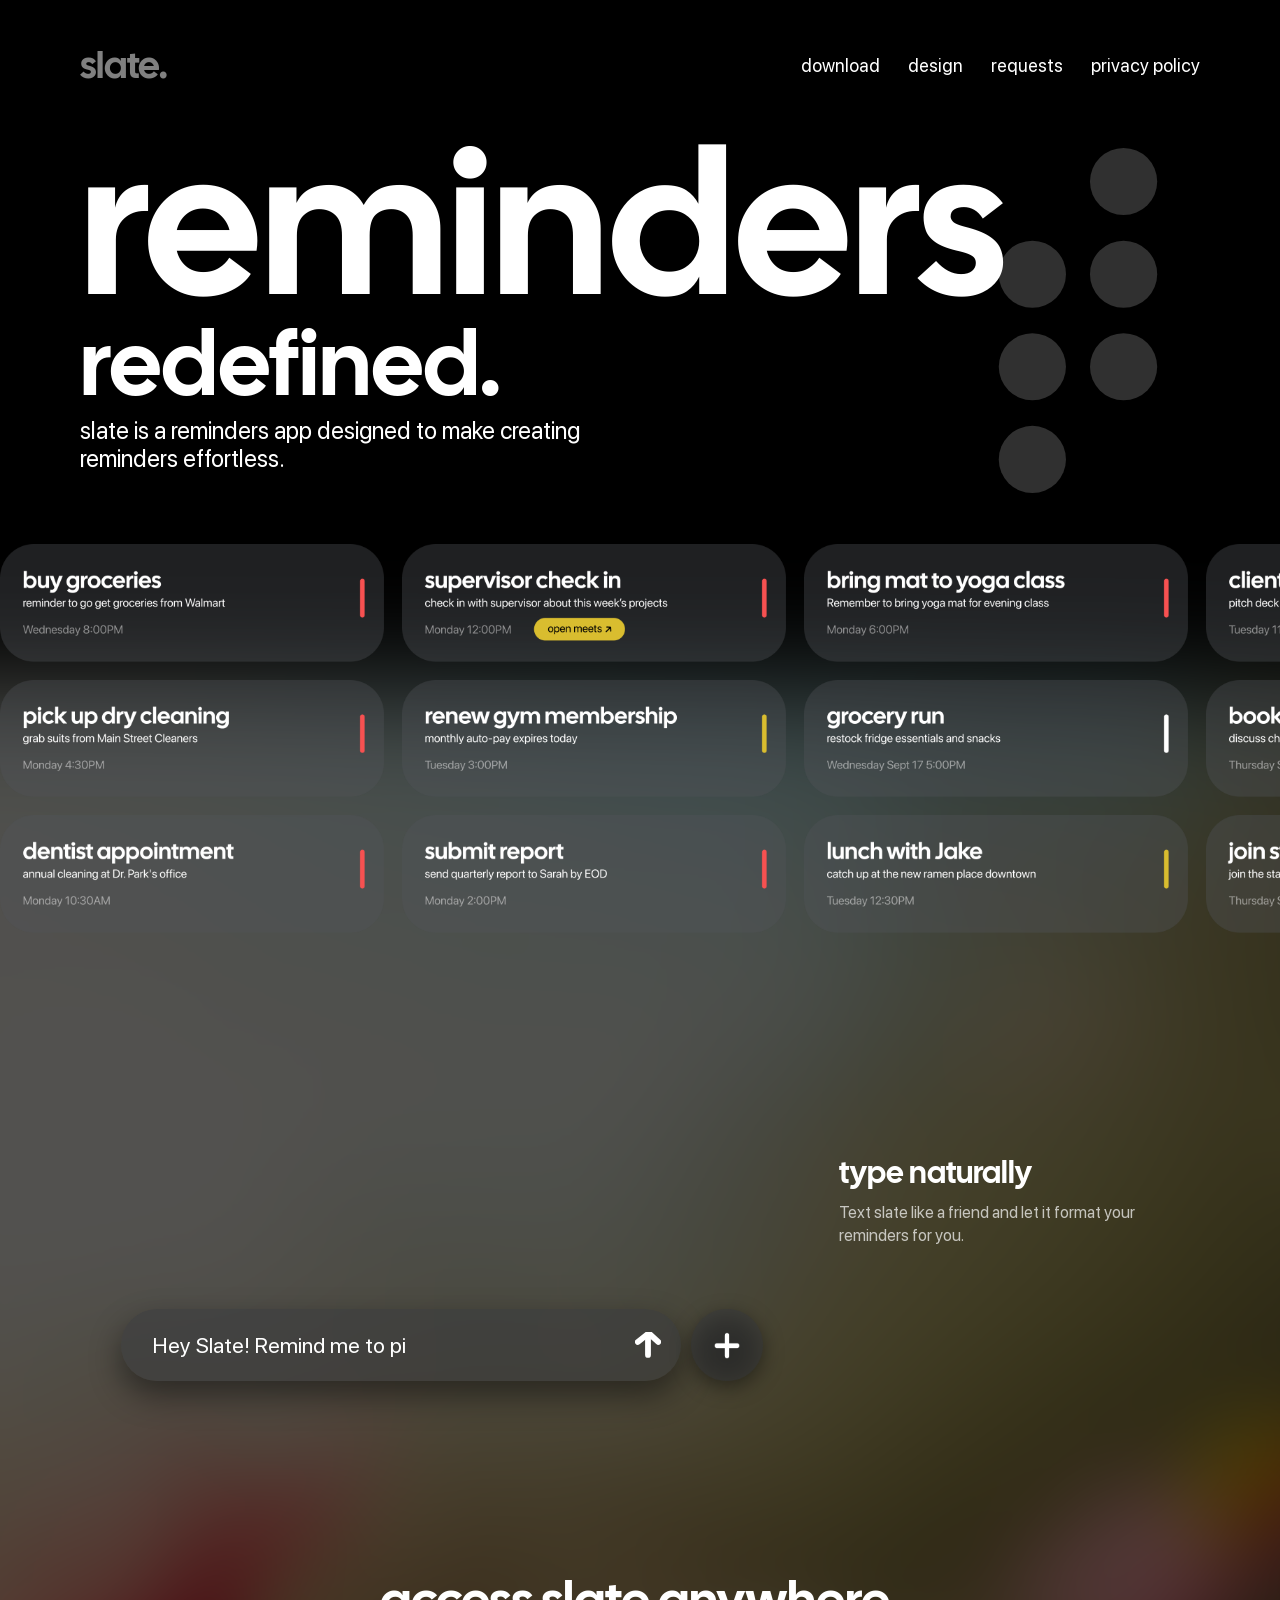
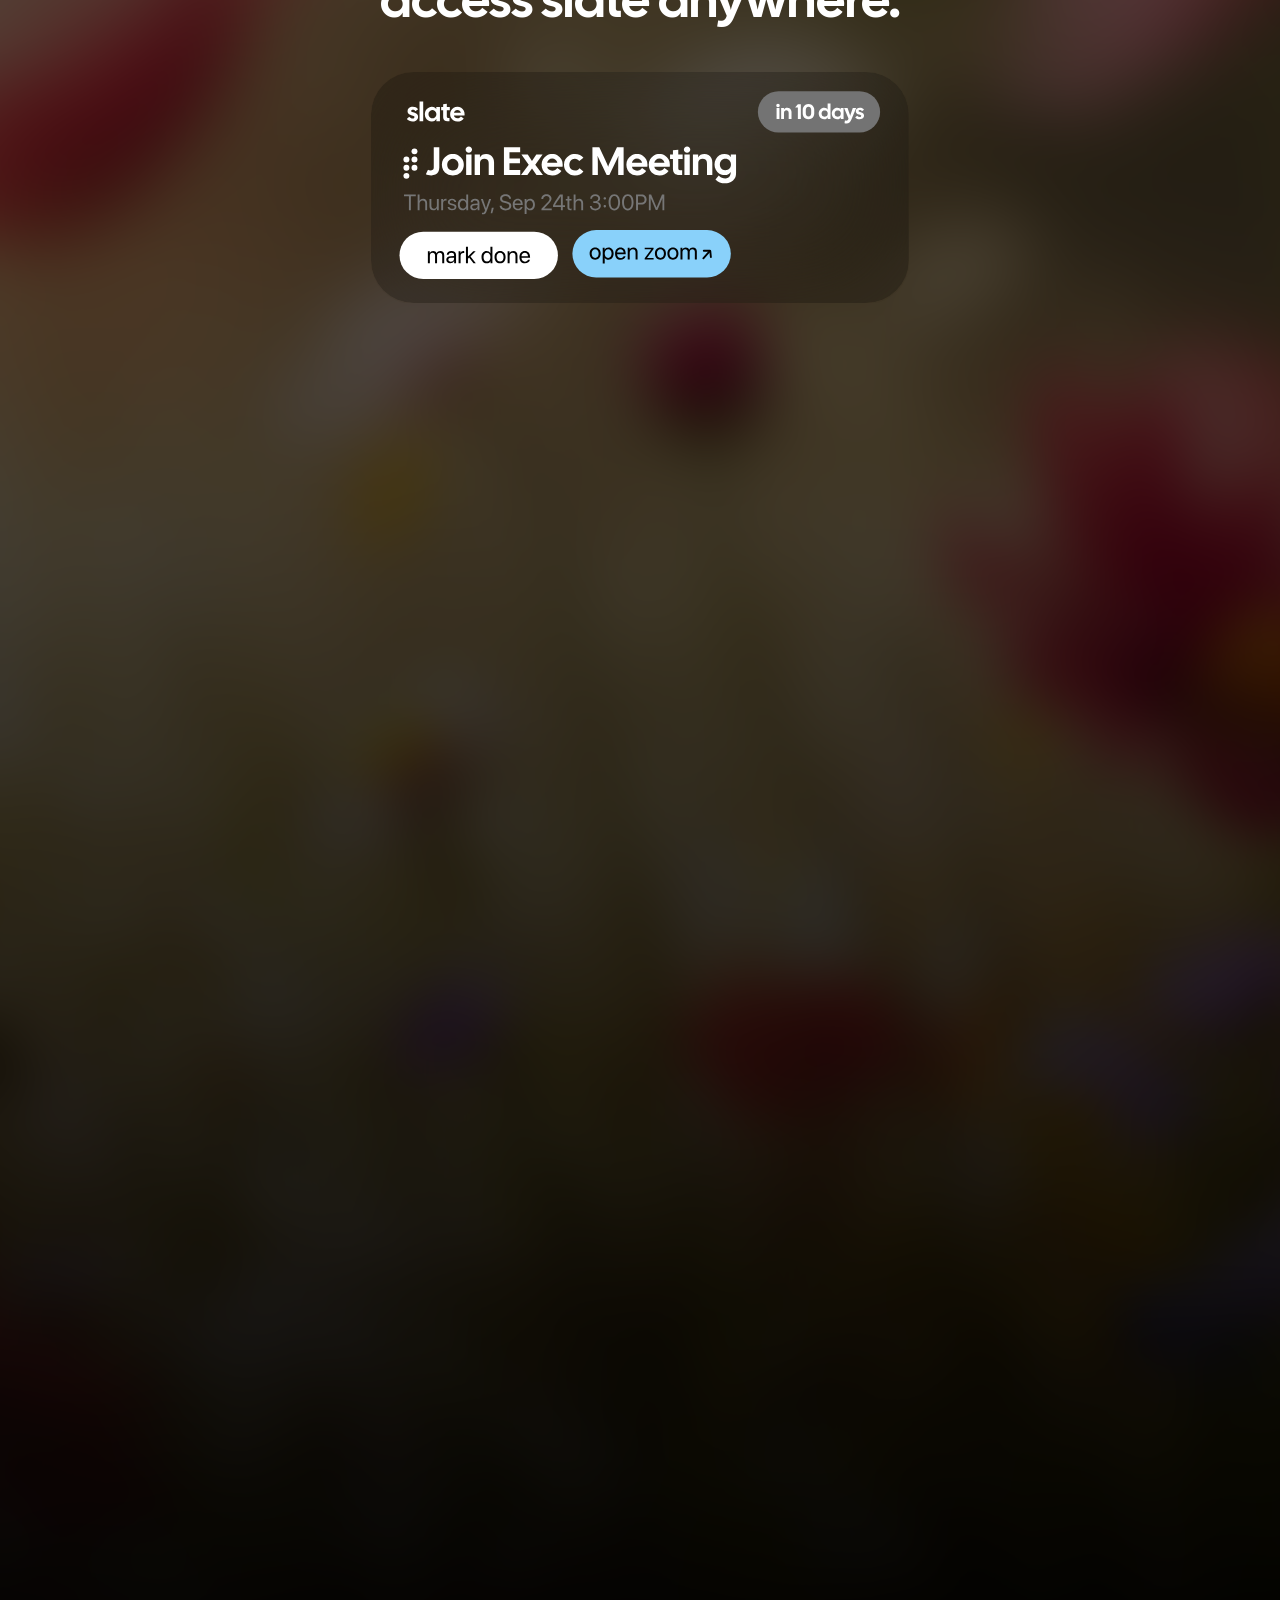
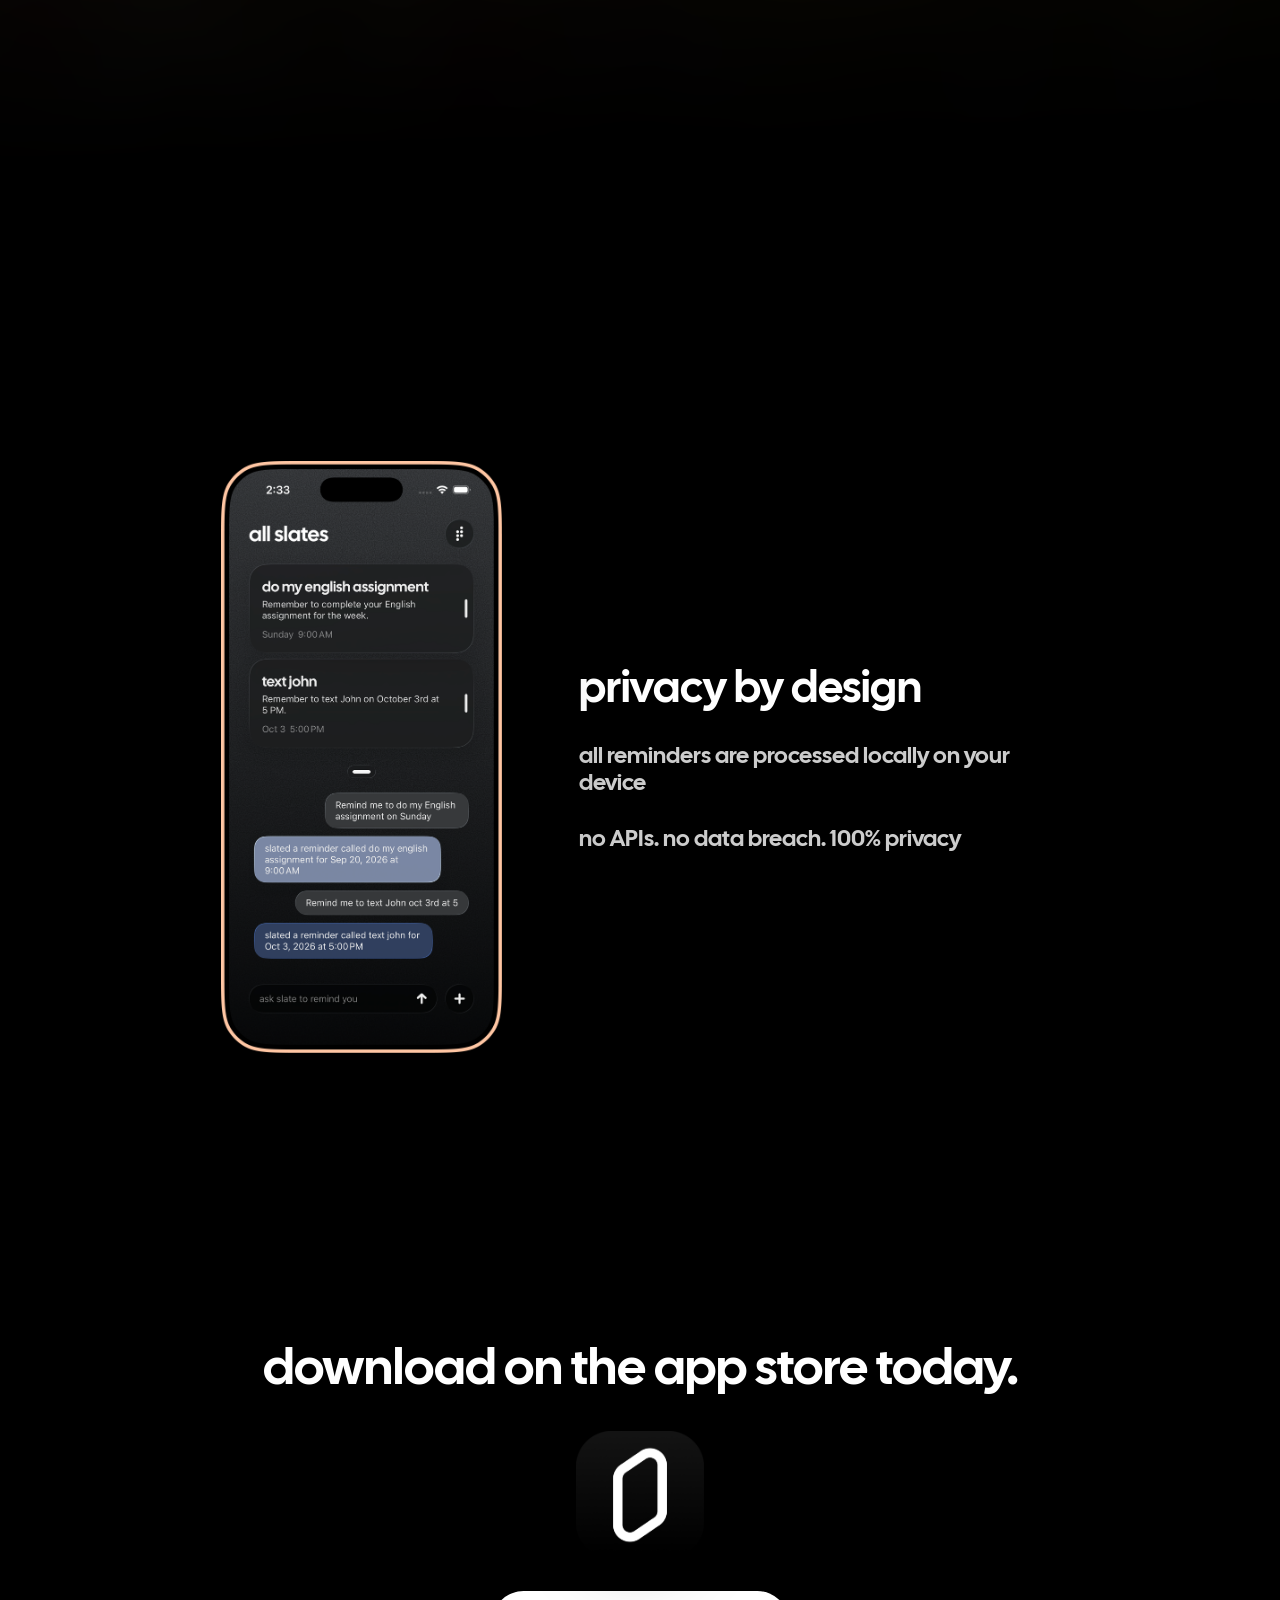
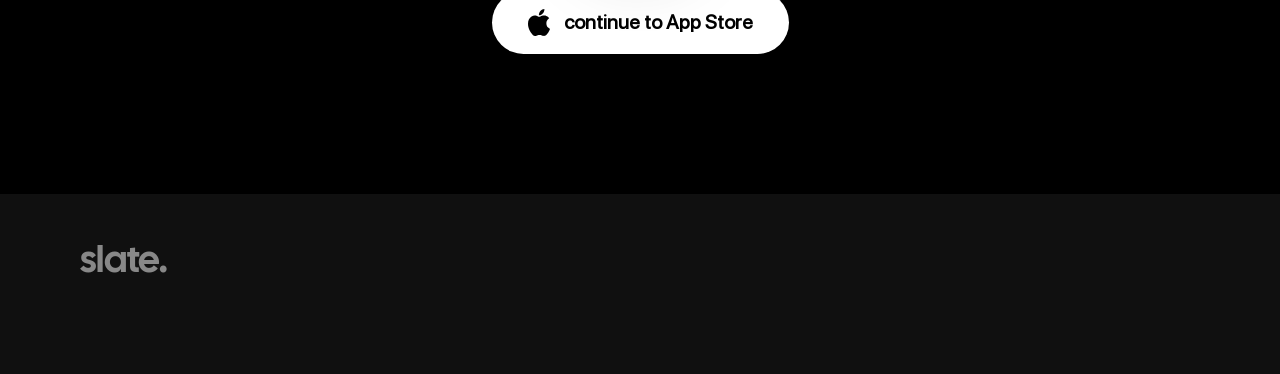
==== home.html @ b63cdea3 "Use clean page routes and favicon" ====
<!doctype html>
<html lang="en">
<head>
	<meta charset="utf-8">
	<meta name="viewport" content="width=device-width, initial-scale=1">
	<title>Slate</title>
	<link rel="stylesheet" href="slate.css">
	<link rel="icon" type="image/svg+xml" href="assets/slateDotIcon.svg">
	<style>
		:root {
			background: #000;
		}

		* {
			box-sizing: border-box;
		}

		html,
		body {
			min-height: 100%;
			margin: 0;
			background: #000;
		}

		.home-title {
			position: relative;
			z-index: 1;
			width: max-content;
			margin: 0 80px 0;
			color: #fff;
			font-family: 'Cal Sans', sans-serif;
			line-height: .95;
		}

		.home-title::before {
			content: '';
			position: absolute;
			top: 8%;
			left: calc(100% - 128px);
			z-index: 0;
			width: 400px;
			height: clamp(110px, 27vw, 380px);
			background: url('assets/slateDotIcon.svg') center / 100% 100% no-repeat;
			pointer-events: none;
		}

		.home-title strong,
		.home-title span {
			position: relative;
			z-index: 1;
			display: block;
			white-space: nowrap;
			font-weight: 400;
		}

		.home-title strong {
			font-size: clamp(44px, 16vw, 220px);
		}

		.home-title span {
			font-size: clamp(25px, 7.2vw, 105px);
		}

		.home-description {
			position: relative;
			z-index: 1;
			max-width: 520px;
			padding-top: 10px;
			margin: 0 80px 0;
			color: #fff;
			font-family: 'SF Pro Display', sans-serif;
			font-size: clamp(14px, 1.9vw, 24px);
			line-height: 1.15;
		}

		.hero-wrapper {
			position: relative;
			overflow: hidden;
		}

		.home-background {
			position: absolute;
			inset: 0;
			z-index: 0;
			display: block;
			width: 100%;
			height: 100%;
			margin: 0;
			object-fit: cover;
			filter: blur(24px);
			transform: scale(1.1);
		}

		.reminder-marquee {
			position: relative;
			z-index: 1;
			display: grid;
			gap: 18px;
			margin-top: 72px;
			overflow: hidden;
			padding-bottom: 24px;
		}

		.reminder-row {
			position: relative;
			z-index: 1;
			display: flex;
			width: max-content;
			animation: scroll-left 78s linear infinite;
		}

		.reminder-row:nth-child(2) {
			animation-name: scroll-right;
			animation-duration: 90s;
		}

		.reminder-row:nth-child(3) {
			animation-duration: 72s;
		}

		.reminder-set {
			display: flex;
			flex-shrink: 0;
			gap: 18px;
			padding-right: 18px;
		}

		.reminder-card {
			display: block;
			width: clamp(280px, 30vw, 460px);
			height: auto;
			object-fit: contain;
		}

		@keyframes scroll-left {
			from { transform: translateX(0); }
			to { transform: translateX(-50%); }
		}

		@keyframes scroll-right {
			from { transform: translateX(-50%); }
			to { transform: translateX(0); }
		}

		@media (prefers-reduced-motion: reduce) {
			.reminder-row {
				animation-play-state: paused;
			}
		}

		.slate-chat-section {
			position: relative;
			z-index: 1;
			display: flex;
			justify-content: center;
			padding: clamp(32px, 5vw, 64px) 24px 160px;
		}

		.chat-showcase {
			display: flex;
			align-items: center;
			gap: clamp(32px, 6vw, 96px);
			--field-width: min(560px, 62vw);
		}

		.slate-chat {
			display: flex;
			flex-direction: column;
			align-items: center;
			padding-top: calc(var(--field-width) * .465 + 28px);
			opacity: 0;
			transition: opacity 1.6s ease-in-out;
		}

		.slate-chat.in-view {
			opacity: 1;
		}

		.chat-description {
			display: flex;
			flex-direction: column;
			gap: 12px;
			max-width: 320px;
			text-align: left;
			opacity: 0;
			transition: opacity 1.8s ease-in-out;
		}

		.chat-description.visible {
			opacity: 1;
		}

		.chat-description-title {
			margin: 0;
			color: #fff;
			font-family: 'Cal Sans', sans-serif;
			font-size: clamp(22px, 2.4vw, 34px);
			font-weight: 400;
			line-height: 1.1;
		}

		.chat-description-text {
			margin: 0;
			color: rgb(255 255 255 / 70%);
			font-family: 'SF Pro Display', sans-serif;
			font-size: clamp(14px, 1.3vw, 18px);
			line-height: 1.35;
		}

		.chat-input-row {
			position: relative;
			display: flex;
			align-items: center;
			gap: clamp(6px, 1vw, 10px);
		}

		.field-column {
			width: var(--field-width);
		}

		.type-field {
			position: relative;
			display: flex;
			align-items: center;
			width: 100%;
			height: clamp(56px, 7.5vw, 72px);
			padding: 0 clamp(56px, 8vw, 72px) 0 clamp(24px, 3vw, 32px);
			border-radius: 999px;
			background: rgb(54 56 60 / 50%);
			box-shadow: 0 14px 32px rgb(0 0 0 / 45%);
		}

		.type-field-text {
			display: block;
			overflow: hidden;
			width: 100%;
			color: #fff;
			font-family: 'SF Pro Display', sans-serif;
			font-size: clamp(15px, 2vw, 22px);
			white-space: nowrap;
			opacity: .5;
			transition: opacity .4s ease-in-out;
		}

		.type-field-text.active {
			opacity: 1;
		}

		.type-field-text.hidden {
			opacity: 0;
		}

		.type-field-caret {
			display: inline-block;
			margin-left: 2px;
			animation: caret-blink 1.6s step-end infinite;
		}

		.type-field-arrow {
			position: absolute;
			top: 50%;
			right: clamp(14px, 2vw, 20px);
			display: flex;
			align-items: center;
			justify-content: center;
			width: clamp(20px, 2.4vw, 26px);
			height: clamp(20px, 2.4vw, 26px);
			padding: 0;
			background: none;
			border: 0;
			opacity: 1;
			transform: translateY(-50%);
			transition: opacity .3s ease-in-out;
		}

		.type-field-arrow.pressed {
			opacity: .35;
		}

		.type-field-arrow svg {
			display: block;
			width: 100%;
			height: 100%;
		}

		.add-button {
			display: block;
			flex-shrink: 0;
			width: clamp(56px, 7.5vw, 72px);
			height: clamp(56px, 7.5vw, 72px);
			filter: drop-shadow(0 6px 10px rgb(0 0 0 / 85%));
		}

		.chat-stack {
			position: absolute;
			left: 0;
			right: 0;
			bottom: calc(100% + 14px);
			display: flex;
			flex-direction: column;
			gap: 14px;
		}

		.chat-bubble {
			display: block;
			width: var(--field-width);
			max-width: 100%;
			height: auto;
			opacity: 0;
			transform: translateY(16px);
			filter: drop-shadow(0 12px 28px rgb(0 0 0 / 45%));
			transition: opacity .9s ease-in-out, transform .9s ease-in-out;
		}

		.chat-usertext {
			align-self: flex-end;
		}

		.chat-response {
			align-self: flex-start;
		}

		.chat-bubble.visible {
			opacity: 1;
			transform: translateY(0);
		}

		.access-section {
			position: relative;
			z-index: 1;
			padding: 0 24px;
			text-align: center;
		}

		.access-title {
			margin: 0 0 40px;
			color: #fff;
			font-family: 'Cal Sans', sans-serif;
			font-size: clamp(28px, 4vw, 56px);
			font-weight: 400;
		}

		.widget-carousel {
			position: relative;
			height: 220vh;
		}

		.widget-carousel-sticky {
			position: sticky;
			top: 110px;
			display: flex;
			flex-direction: column;
			align-items: center;
			justify-content: center;
			height: calc(100vh - 110px);
		}

		.widget-stack {
			position: relative;
			display: flex;
			flex-direction: column;
			gap: 20px;
			width: clamp(320px, 42vw, 620px);
		}

		.widget-card {
			position: relative;
			display: block;
			width: 100%;
			height: auto;
			opacity: 0;
			overflow: hidden;
			transform: translateY(0) scale(.75);
			backdrop-filter: blur(60px);
			-webkit-backdrop-filter: blur(60px);
		}

		.widget-card-2,
		.widget-card-1 {
			border-radius: 7.9% / 18.34%;
		}

		.widget-card-notification {
			border-radius: 8.46% / 34.44%;
		}

		.widget-card-2 {
			opacity: 1;
			z-index: 3;
			transform: translateY(0) scale(1);
		}

		.widget-card-1 {
			z-index: 2;
		}

		.widget-card-notification {
			z-index: 1;
		}

		.privacy-section {
			position: relative;
			z-index: 1;
			display: flex;
			justify-content: center;
			padding: 140px 24px;
		}

		.privacy-showcase {
			display: flex;
			align-items: center;
			gap: clamp(32px, 6vw, 96px);
		}

		.iphone-mockup {
			display: block;
			flex-shrink: 0;
			width: clamp(220px, 22vw, 340px);
			height: auto;
			filter: drop-shadow(0 24px 48px rgb(0 0 0 / 55%));
		}

		.privacy-points {
			display: flex;
			flex-direction: column;
			gap: 28px;
			max-width: 480px;
			text-align: left;
		}

		.privacy-point {
			margin: 0;
			color: #fff;
			font-family: 'Cal Sans', sans-serif;
			font-weight: 400;
			line-height: 1.2;
		}

		.privacy-point:first-child {
			font-size: clamp(28px, 3.4vw, 46px);
		}

		.privacy-point:not(:first-child) {
			font-size: clamp(18px, 1.8vw, 26px);
			color: rgb(255 255 255 / 80%);
		}

		.download-section {
			position: relative;
			z-index: 1;
			display: flex;
			flex-direction: column;
			align-items: center;
			gap: 32px;
			padding: 140px 24px;
			text-align: center;
		}

		.download-title {
			margin: 0;
			color: #fff;
			font-family: 'Cal Sans', sans-serif;
			font-size: clamp(28px, 4vw, 56px);
			font-weight: 400;
		}

		.download-icon {
			display: block;
			width: clamp(96px, 10vw, 140px);
			height: auto;
			filter: drop-shadow(0 16px 32px rgb(0 0 0 / 45%));
		}

		.download-button {
			display: inline-flex;
			align-items: center;
			gap: 14px;
			padding: 18px 36px;
			background: #fff;
			border-radius: 999px;
			text-decoration: none;
			box-shadow: 0 14px 32px rgb(0 0 0 / 35%);
		}

		.download-apple-logo {
			display: block;
			width: 22px;
			height: auto;
		}

		.download-button-text {
			color: #000;
			font-family: 'SF Pro Display', sans-serif;
			font-size: clamp(16px, 1.6vw, 20px);
			font-weight: 800;
		}

		@keyframes caret-blink {
			0%, 49% { opacity: 1; }
			50%, 100% { opacity: 0; }
		}

		@media (prefers-reduced-motion: reduce) {
			.slate-chat,
			.type-field-text,
			.type-field-arrow,
			.chat-bubble,
			.chat-description {
				transition: none;
			}

			.type-field-caret {
				animation: none;
			}

			.widget-carousel {
				height: auto;
			}

			.widget-carousel-sticky {
				position: static;
				height: auto;
				padding: 40px 0;
			}

			.widget-card {
				opacity: 1 !important;
				transform: none !important;
			}
		}

		@media (max-width: 900px) {
			.chat-showcase {
				flex-direction: column;
				gap: 32px;
			}

			.chat-description {
				align-items: flex-start;
				max-width: 68vw;
			}

			.privacy-showcase {
				flex-direction: column;
				text-align: center;
			}

			.privacy-points {
				align-items: center;
				text-align: center;
				max-width: 90vw;
			}
		}

		@media (max-width: 640px) {
			.chat-showcase {
				--field-width: 68vw;
			}
		}

		@media (max-width: 640px) {
			.widget-carousel-sticky {
				top: 65px;
				height: calc(100vh - 65px);
			}

			.home-title {
				margin-right: 30px;
				margin-left: 30px;
			}

			.home-description {
				margin-right: 30px;
				margin-left: 30px;
			}

			.site-links {
				gap: 14px;
				font-size: .78rem;
			}

			.reminder-marquee {
				display: grid;
				gap: 12px;
				margin-top: 48px;
			}

			.reminder-row:nth-child(3) {
				display: none;
			}

			.reminder-set {
				gap: 12px;
				padding-right: 12px;
			}

			.reminder-card {
				width: 210px;
			}
		}
	</style>
</head>
<body>
	<nav class="site-nav" aria-label="Main navigation">
		<a class="site-brand" href="home.html">slate.</a>
		<div class="site-links">
			<a href="#download">download</a>
			<a href="design.html">design</a>
			<a href="#requests">requests</a>
			<a href="privacy-policy.html">privacy policy</a>
		</div>
	</nav>
	<div class="hero-wrapper">
		<img class="home-background" src="assets/homeBackground.png" alt="">
		<h1 class="home-title"><strong>reminders</strong><span>redefined.</span></h1>
	<p class="home-description">slate is a reminders app designed to make creating reminders effortless.</p>
	<section class="reminder-marquee" aria-label="Reminder card examples">
		<div class="reminder-row">
			<div class="reminder-set">
				<img class="reminder-card" src="assets/row1-1.png" alt="">
				<img class="reminder-card" src="assets/row1-2.png" alt="">
				<img class="reminder-card" src="assets/row1-3.png" alt="">
				<img class="reminder-card" src="assets/row1-4.png" alt="">
				<img class="reminder-card" src="assets/row1-5.png" alt="">
				<img class="reminder-card" src="assets/row1-6.png" alt="">
			</div>
			<div class="reminder-set" aria-hidden="true">
				<img class="reminder-card" src="assets/row1-1.png" alt="">
				<img class="reminder-card" src="assets/row1-2.png" alt="">
				<img class="reminder-card" src="assets/row1-3.png" alt="">
				<img class="reminder-card" src="assets/row1-4.png" alt="">
				<img class="reminder-card" src="assets/row1-5.png" alt="">
				<img class="reminder-card" src="assets/row1-6.png" alt="">
			</div>
		</div>
		<div class="reminder-row">
			<div class="reminder-set">
				<img class="reminder-card" src="assets/row2-1.png" alt="">
				<img class="reminder-card" src="assets/row2-2.png" alt="">
				<img class="reminder-card" src="assets/row2-3.png" alt="">
				<img class="reminder-card" src="assets/row2-4.png" alt="">
				<img class="reminder-card" src="assets/row2-5.png" alt="">
				<img class="reminder-card" src="assets/row2-6.png" alt="">
			</div>
			<div class="reminder-set" aria-hidden="true">
				<img class="reminder-card" src="assets/row2-1.png" alt="">
				<img class="reminder-card" src="assets/row2-2.png" alt="">
				<img class="reminder-card" src="assets/row2-3.png" alt="">
				<img class="reminder-card" src="assets/row2-4.png" alt="">
				<img class="reminder-card" src="assets/row2-5.png" alt="">
				<img class="reminder-card" src="assets/row2-6.png" alt="">
			</div>
		</div>
		<div class="reminder-row">
			<div class="reminder-set">
				<img class="reminder-card" src="assets/row3-1.png" alt="">
				<img class="reminder-card" src="assets/row3-2.png" alt="">
				<img class="reminder-card" src="assets/row3-3.png" alt="">
				<img class="reminder-card" src="assets/row3-4.png" alt="">
				<img class="reminder-card" src="assets/row3-5.png" alt="">
				<img class="reminder-card" src="assets/row3-6.png" alt="">
			</div>
			<div class="reminder-set" aria-hidden="true">
				<img class="reminder-card" src="assets/row3-1.png" alt="">
				<img class="reminder-card" src="assets/row3-2.png" alt="">
				<img class="reminder-card" src="assets/row3-3.png" alt="">
				<img class="reminder-card" src="assets/row3-4.png" alt="">
				<img class="reminder-card" src="assets/row3-5.png" alt="">
				<img class="reminder-card" src="assets/row3-6.png" alt="">
			</div>
		</div>
	</section>
	<section class="slate-chat-section">
		<div class="chat-showcase">
			<div class="slate-chat" aria-hidden="true">
				<div class="chat-input-row">
					<div class="chat-stack">
						<img class="chat-bubble chat-usertext" src="assets/userText.png" alt="">
						<img class="chat-bubble chat-response" src="assets/userResponse.png" alt="">
					</div>
					<div class="field-column">
						<div class="type-field">
							<span class="type-field-text">ask Slate to remind you<span class="type-field-caret">_</span></span>
							<button class="type-field-arrow" type="button" tabindex="-1" aria-hidden="true">
								<svg viewBox="-10 -10 200.6 228" fill="none" xmlns="http://www.w3.org/2000/svg">
									<path d="M90.3 191.368V14.247" stroke="white" stroke-width="50.9657" stroke-linecap="round"/>
									<path d="M180.09 77.046L97.49 0.865L0.49 77.046" stroke="white" stroke-width="50.9657" stroke-linecap="round"/>
								</svg>
							</button>
						</div>
					</div>
					<img class="add-button" src="assets/manual add.png" alt="">
				</div>
			</div>
			<div class="chat-description">
				<h3 class="chat-description-title">type naturally</h3>
				<p class="chat-description-text">Text slate like a friend and let it format your reminders for you.</p>
			</div>
		</div>
	</section>
	<section class="access-section">
		<div class="widget-carousel">
			<div class="widget-carousel-sticky">
				<h2 class="access-title">access slate anywhere.</h2>
				<div class="widget-stack">
					<img class="widget-card widget-card-2" src="assets/slateWidget2.svg" alt="Slate widget">
					<img class="widget-card widget-card-1" src="assets/slateWidget1.svg" alt="Slate widget">
					<img class="widget-card widget-card-notification" src="assets/slateNotification.svg" alt="Slate notification">
				</div>
			</div>
		</div>
	</section>
	</div>
	<section class="privacy-section">
		<div class="privacy-showcase">
			<img class="iphone-mockup" src="assets/iPhone MockUp.png" alt="Slate app on an iPhone">
			<div class="privacy-points">
				<p class="privacy-point">privacy by design</p>
				<p class="privacy-point">all reminders are processed locally on your device</p>
				<p class="privacy-point">no APIs. no data breach. 100% privacy</p>
			</div>
		</div>
	</section>
	<section class="download-section">
		<h2 class="download-title">download on the app store today.</h2>
		<img class="download-icon" src="assets/slateAppStoreIcon.png" alt="Slate app icon">
		<a class="download-button" href="#">
			<img class="download-apple-logo" src="assets/appleLogo.svg" alt="">
			<span class="download-button-text">continue to App Store</span>
		</a>
	</section>
	<footer class="site-footer">
		<a class="footer-brand" href="home.html">slate.</a>
		<div class="footer-mobile-content">
			<div class="footer-attribution">
				<img src="assets/collapse icon.svg" alt="Collapse Studios">
				<span>a product of collapse studios.</span>
			</div>
			<nav class="footer-links" aria-label="Footer navigation">
				<a href="#download">download</a>
				<a href="design.html">design</a>
				<a href="#requests">requests</a>
				<a href="privacy-policy.html">privacy policy</a>
				<a class="footer-instagram" href="https://www.instagram.com/slatereminders?stkn=MWJ2Mzd3cmprMjFleA==&amp;utm_source=qr" aria-label="Slate on Instagram">
					<img src="assets/instagram-icon.svg" alt="">
				</a>
			</nav>
		</div>
	</footer>
	<script>
		(function () {
			var placeholder = 'ask Slate to remind you';
			var message = 'Hey Slate! Remind me to pick up my project equipment tomorrow afternoon.';
			var scrollTrigger = 50;
			var typingScrollTrigger = 50;
			var played = false;
			var typingStarted = false;
			var revealScrollY = null;
			var descriptionScrollY = null;

			var chat = document.querySelector('.slate-chat');
			var textEl = document.querySelector('.type-field-text');
			var caretEl = document.querySelector('.type-field-caret');
			var arrowEl = document.querySelector('.type-field-arrow');
			var userTextEl = document.querySelector('.chat-usertext');
			var userResponseEl = document.querySelector('.chat-response');
			var descriptionEl = document.querySelector('.chat-description');

			if (!chat) return;

			var reduceMotion = window.matchMedia('(prefers-reduced-motion: reduce)').matches;

			function sleep(ms) {
				return new Promise(function (resolve) { setTimeout(resolve, ms); });
			}

			function setText(text) {
				textEl.textContent = text;
				textEl.appendChild(caretEl);
			}

			function typeText(text, speed) {
				return new Promise(function (resolve) {
					textEl.textContent = '';
					var i = 0;
					(function step() {
						textEl.textContent = text.slice(0, i);
						textEl.scrollLeft = textEl.scrollWidth;
						i++;
						if (i <= text.length) {
							setTimeout(step, speed);
						} else {
							resolve();
						}
					})();
				});
			}

			function runTypingSequence() {
				(async function () {
					textEl.classList.add('active');
					await typeText(message, 32);

					await sleep(350);
					arrowEl.classList.add('pressed');
					await sleep(180);
					arrowEl.classList.remove('pressed');

					textEl.classList.remove('active');
					textEl.classList.add('hidden');
					await sleep(220);
					setText(placeholder);
					textEl.classList.remove('hidden');
					await sleep(220);

					await sleep(300);
					userTextEl.classList.add('visible');

					await sleep(400);
					userResponseEl.classList.add('visible');
				})();
			}

			function showDescription() {
				descriptionEl.classList.add('visible');
				descriptionScrollY = window.scrollY;
				window.addEventListener('scroll', onScrollForTyping, { passive: true });
				checkTypingTrigger();
			}

			function playSequence() {
				if (reduceMotion) {
					setText(message);
					textEl.classList.add('active');
					userTextEl.classList.add('visible');
					userResponseEl.classList.add('visible');
					descriptionEl.classList.add('visible');
					return;
				}

				showDescription();
			}

			var observer = new IntersectionObserver(function (entries) {
				entries.forEach(function (entry) {
					if (entry.isIntersecting) {
						chat.classList.add('in-view');
						if (revealScrollY === null) {
							revealScrollY = window.scrollY;
						}
					}
				});
			}, { threshold: 0.3 });

			observer.observe(chat);

			function checkTypingTrigger() {
				if (typingStarted || descriptionScrollY === null) return;
				var atMaxScroll = (window.innerHeight + window.scrollY) >= (document.documentElement.scrollHeight - 1);
				if (window.scrollY - descriptionScrollY >= typingScrollTrigger || atMaxScroll) {
					typingStarted = true;
					window.removeEventListener('scroll', onScrollForTyping);
					runTypingSequence();
				}
			}

			function onScrollForTyping() {
				checkTypingTrigger();
			}

			function onScroll() {
				if (played || revealScrollY === null) return;
				var atMaxScroll = (window.innerHeight + window.scrollY) >= (document.documentElement.scrollHeight - 1);
				if (window.scrollY - revealScrollY >= scrollTrigger || atMaxScroll) {
					played = true;
					window.removeEventListener('scroll', onScroll);
					playSequence();
				}
			}

			window.addEventListener('scroll', onScroll, { passive: true });
		})();

		(function () {
			var wrapper = document.querySelector('.widget-carousel');
			var widget2 = document.querySelector('.widget-card-2');
			var widget1 = document.querySelector('.widget-card-1');
			var notification = document.querySelector('.widget-card-notification');

			if (!wrapper || !widget2 || !widget1 || !notification) return;

			if (window.matchMedia('(prefers-reduced-motion: reduce)').matches) return;

			var ticking = false;

			function update() {
				ticking = false;
				var rect = wrapper.getBoundingClientRect();
				var scrollable = rect.height - window.innerHeight;
				var progress = scrollable > 0 ? (-rect.top) / scrollable : 0;
				progress = Math.min(1, Math.max(0, progress));

				var scale = 0.75 + 0.25 * progress;
				var offset1 = widget1.offsetTop;
				var offsetN = notification.offsetTop;

				widget1.style.transform = 'translateY(' + (-offset1 * (1 - progress)) + 'px) scale(' + scale + ')';
				widget1.style.opacity = String(progress);

				notification.style.transform = 'translateY(' + (-offsetN * (1 - progress)) + 'px) scale(' + scale + ')';
				notification.style.opacity = String(progress);
			}

			function onScroll() {
				if (!ticking) {
					ticking = true;
					requestAnimationFrame(update);
				}
			}

			window.addEventListener('scroll', onScroll, { passive: true });
			window.addEventListener('resize', onScroll);
			update();
		})();
	</script>
</body>
</html>
---- slate.css ----
@font-face {
	font-family: 'Cal Sans';
	src: url('CalSans-Regular.ttf') format('truetype');
	font-style: normal;
	font-weight: 400;
	font-display: swap;
}

@font-face {
	font-family: 'SF Pro Display';
	src: url('SF-Pro-Display-Regular.ttf') format('truetype');
	font-style: normal;
	font-weight: 400;
	font-display: swap;
}

:root {
	background: #000;
}

* {
	box-sizing: border-box;
}

html,
body {
	display: flex;
	flex-direction: column;
	min-height: 100%;
	min-height: 100vh;
	margin: 0;
	background: #000;
}

.site-nav {
	position: sticky;
	top: 0;
	z-index: 10;
	display: flex;
	align-items: center;
	justify-content: space-between;
	min-height: 64px;
	padding: 40px 80px 20px;
	margin-bottom: 15px;
	background: #000;
}

.site-brand {
	color: rgb(255 255 255 / 50%);
	font-family: 'Cal Sans', sans-serif;
	font-size: 2.4rem;
	text-decoration: none;
}

.site-links {
	display: flex;
	align-items: center;
	gap: 28px;
	font-family: 'SF Pro Display', sans-serif;
	font-size: 1.15rem;
}

.site-links a {
	color: #fff;
	text-decoration: none;
}

.site-links a:hover {
	color: rgb(255 255 255 / 70%);
}

.site-footer {
	position: relative;
	z-index: 2;
	margin-top: auto;
	min-height: 180px;
	padding: 40px 80px 20px;
	background: #101010;
}

.footer-brand {
	color: rgb(255 255 255 / 50%);
	font-family: 'Cal Sans', sans-serif;
	font-size: 2.4rem;
	text-decoration: none;
}

.footer-mobile-content {
	display: none;
}

.privacy-page {
	position: relative;
	min-height: calc(100vh - 79px);
	overflow: hidden;
	padding: 0 80px 120px;
	color: #fff;
}

.privacy-page::before {
	content: '';
	position: absolute;
	top: -35px;
	right: 0;
	bottom: 0;
	left: 0;
	z-index: 0;
	background: url('assets/homeBackground.png') top center / 100% auto no-repeat;
	opacity: .9;
	pointer-events: none;
}

.privacy-content {
	position: relative;
	z-index: 1;
	max-width: 920px;
}

.privacy-title {
	width: max-content;
	margin: 0;
	font-family: 'Cal Sans', sans-serif;
	line-height: .95;
}

.privacy-title strong,
.privacy-title span {
	display: block;
	font-weight: 400;
	white-space: nowrap;
}

.privacy-title strong {
	font-size: clamp(44px, 16vw, 220px);
}

.privacy-title span {
	font-size: clamp(25px, 7.2vw, 105px);
}

.privacy-description {
	max-width: 520px;
	padding-top: 10px;
	margin: 0;
	font-family: 'SF Pro Display', sans-serif;
	font-size: clamp(14px, 1.9vw, 24px);
	line-height: 1.15;
}

.privacy-copy {
	max-width: 900px;
	margin-top: clamp(80px, 12vw, 170px);
	font-family: 'SF Pro Display', sans-serif;
	font-size: clamp(16px, 1.5vw, 21px);
}

.privacy-copy h2 {
	margin: 36px 0 8px;
	font-family: 'Cal Sans', sans-serif;
	font-size: clamp(24px, 3vw, 42px);
	font-weight: 400;
}

.privacy-copy p {
	max-width: 840px;
	margin: 0 0 20px;
}

@media (max-width: 640px) {
	.site-nav {
		padding: 15px 30px 0;
	}

	.site-links {
		gap: 14px;
		font-size: .78rem;
	}

	.site-footer {
		display: flex;
		flex-direction: column;
		align-items: center;
		gap: 24px;
		text-align: center;
		padding: 15px 30px 20px;
	}

	.footer-brand {
		font-size: 2.4rem;
	}

	.footer-mobile-content {
		display: flex;
		flex-direction: column;
		align-items: center;
		gap: 18px;
		font-family: 'SF Pro Display', sans-serif;
	}

	.footer-attribution {
		display: flex;
		align-items: center;
		justify-content: center;
		gap: 6px;
		color: rgb(255 255 255 / 60%);
		font-size: .85rem;
	}

	.footer-attribution img {
		width: .85rem;
		height: .85rem;
	}

	.footer-links {
		display: flex;
		flex-wrap: wrap;
		justify-content: center;
		gap: 14px 20px;
		font-family: 'SF Pro Display', sans-serif;
		font-size: .78rem;
	}

	.footer-links a {
		color: #fff;
		text-decoration: none;
	}

	.footer-links a:hover {
		color: rgb(255 255 255 / 70%);
	}

	.footer-instagram {
		display: inline-flex;
		align-items: center;
	}

	.footer-instagram img {
		width: .9rem;
		height: .9rem;
	}

	.privacy-page {
		padding: 0 30px 80px;
	}
}
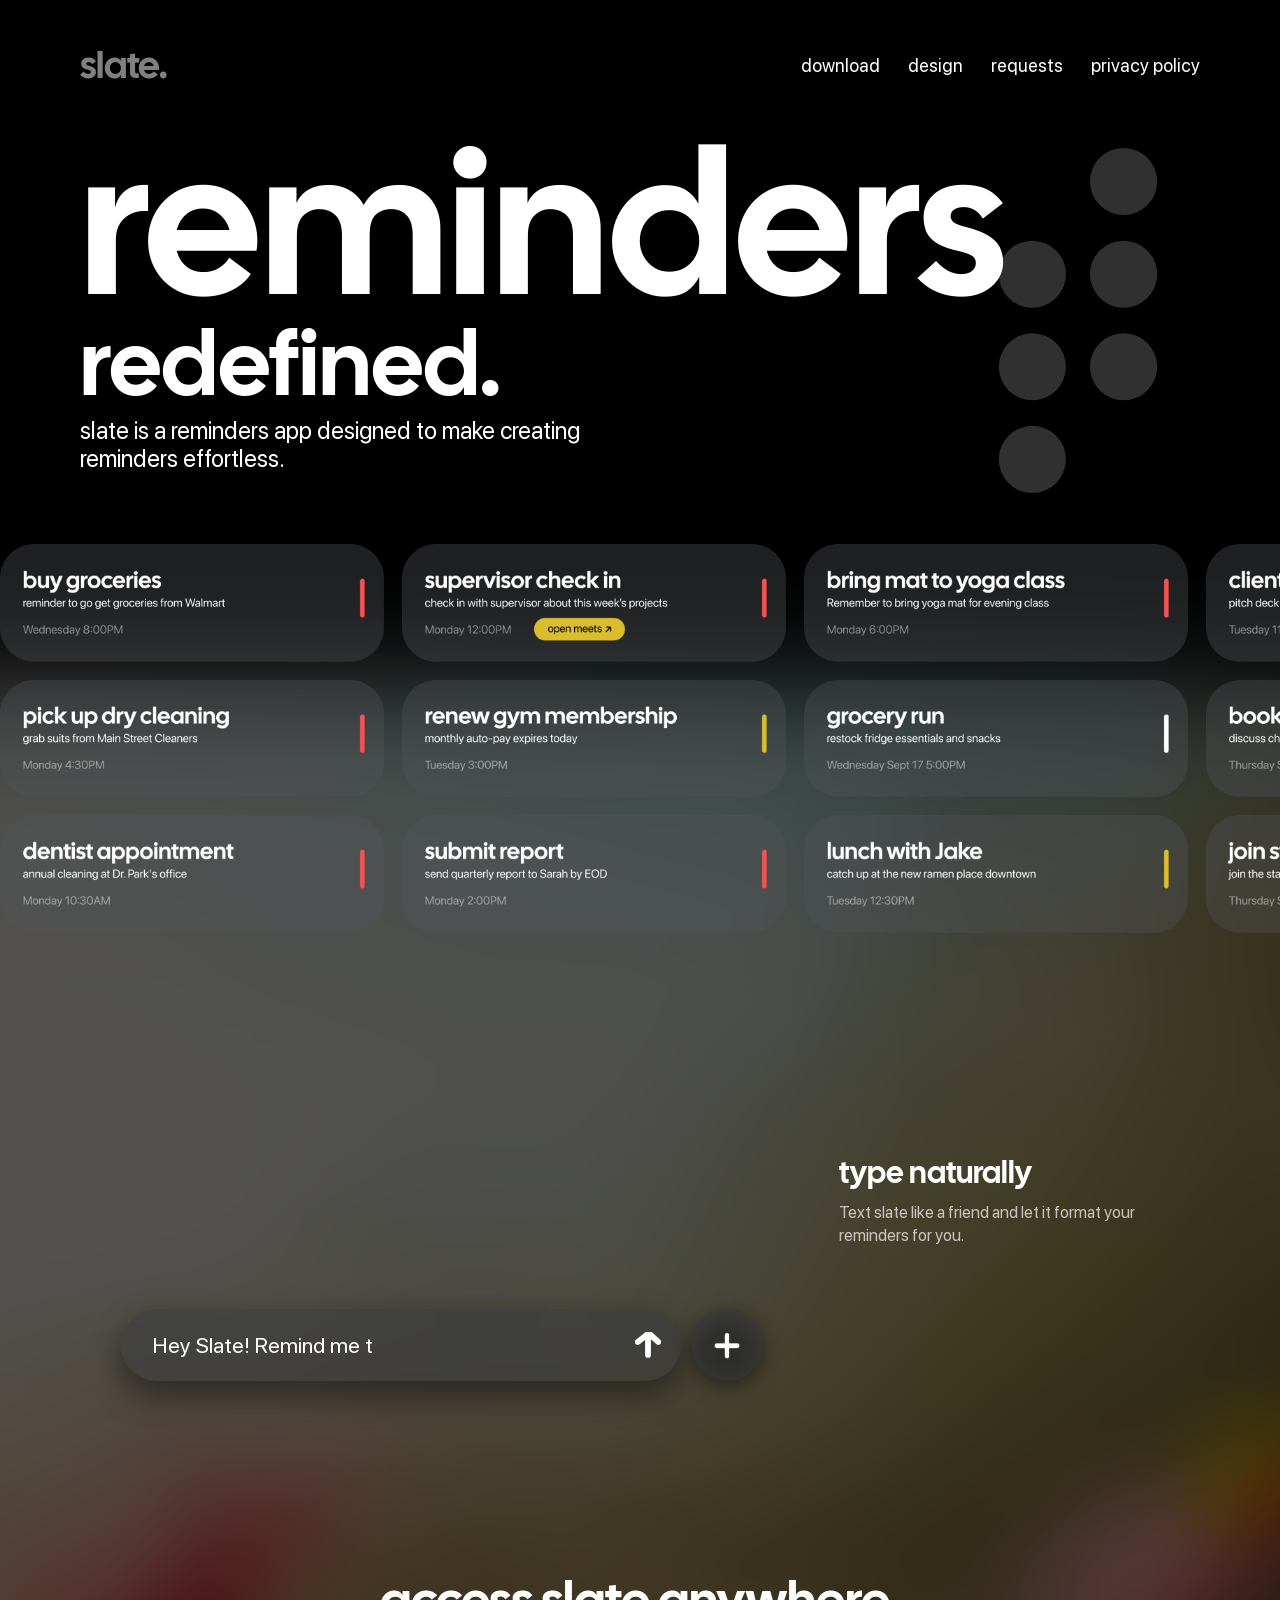
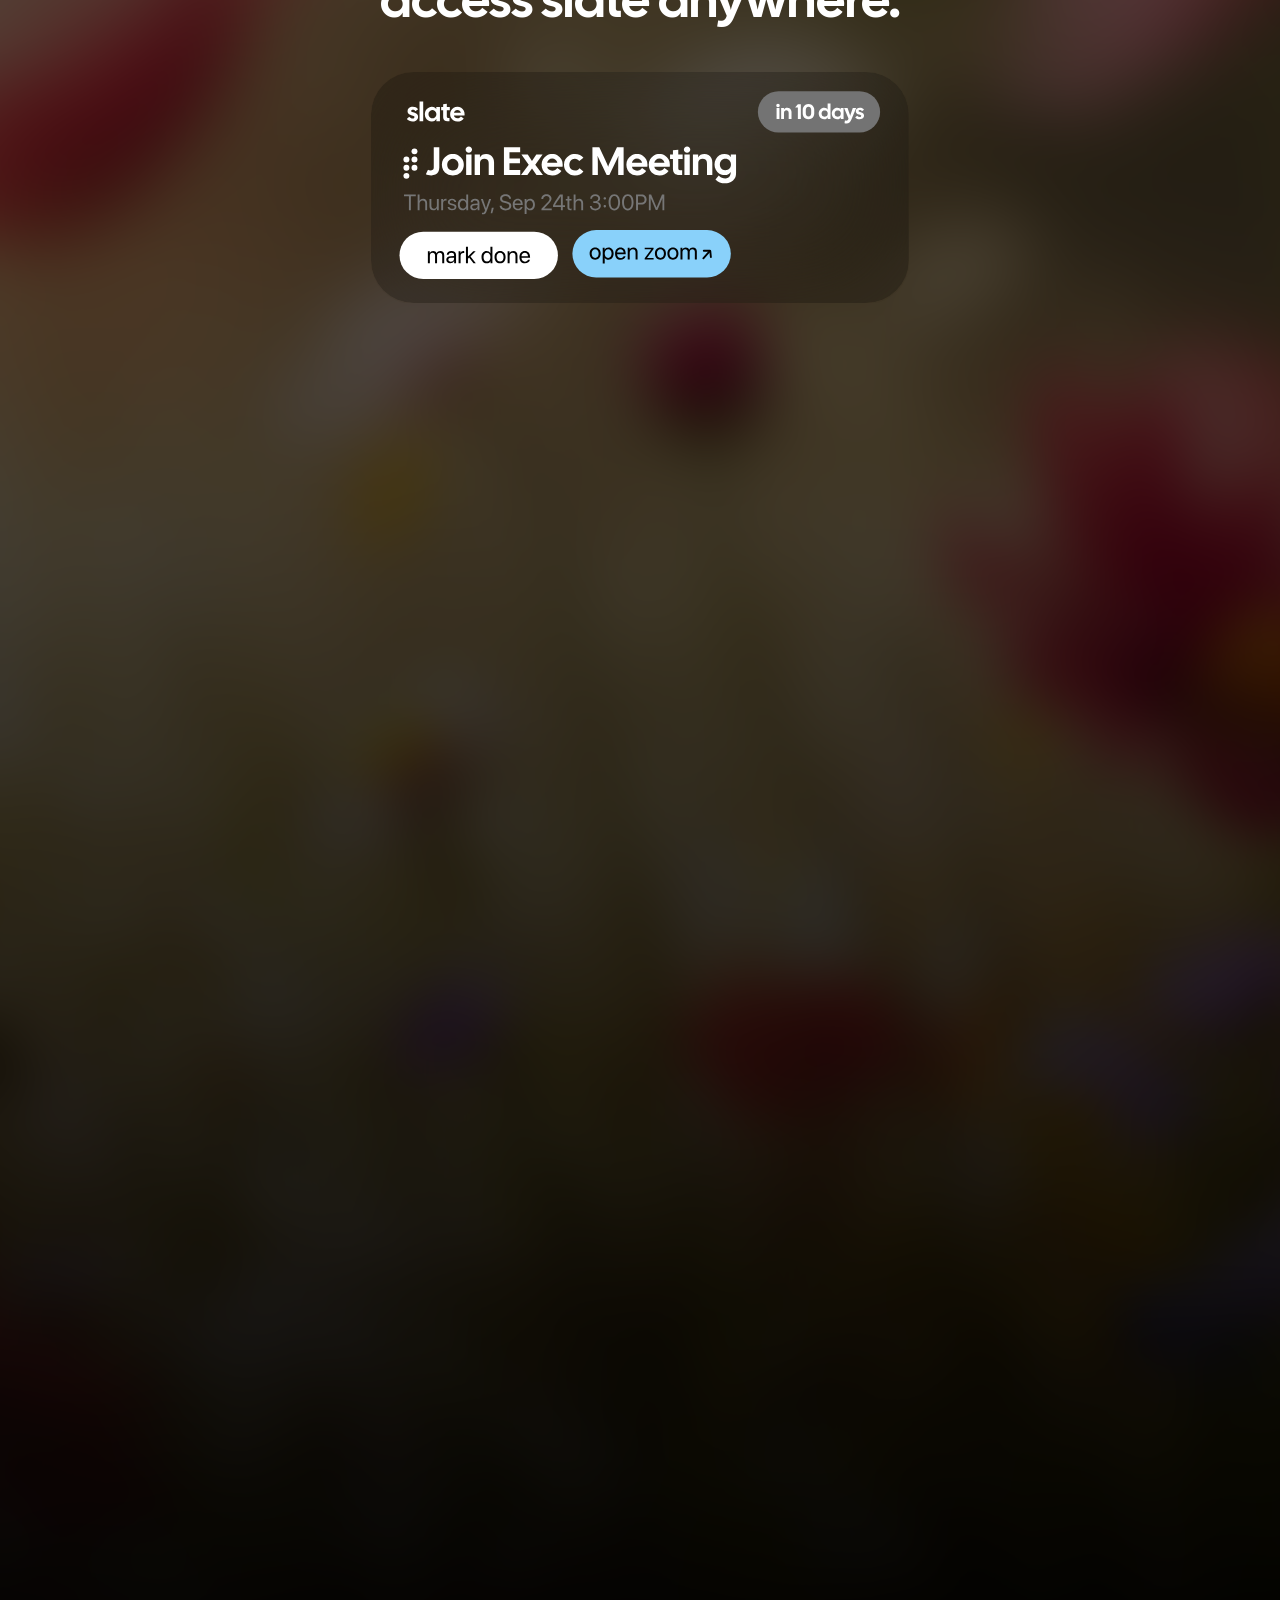
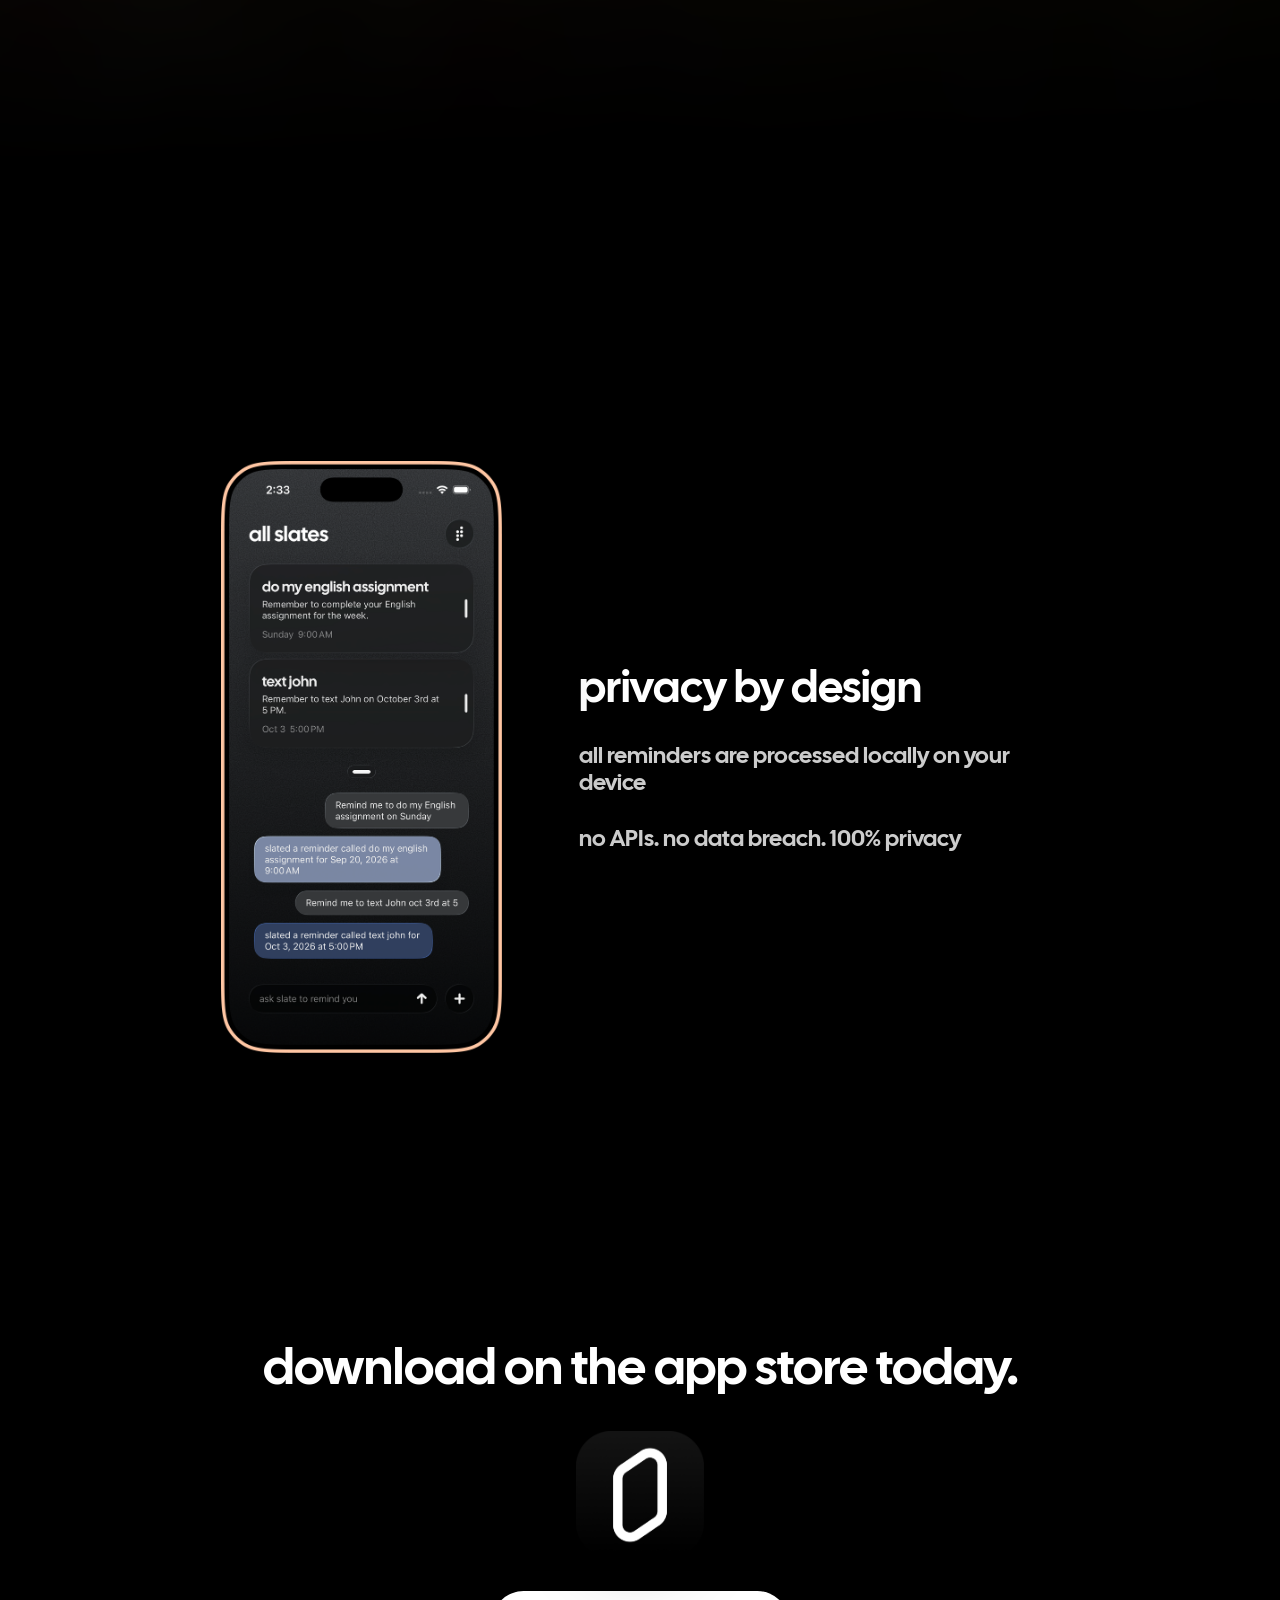
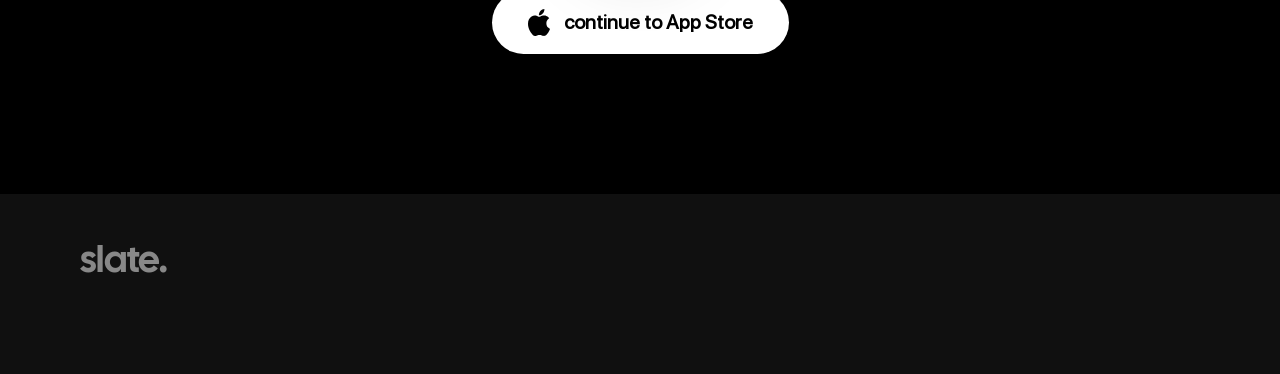
==== commit efaa126f: "Update homepage content" ====
--- a/home.html
+++ b/home.html
@@ -75,13 +75,18 @@
 
 		.hero-wrapper {
 			position: relative;
+		}
+
+		.hero-bg-clip {
+			position: absolute;
+			inset: 0;
+			z-index: 0;
 			overflow: hidden;
 		}
 
 		.home-background {
 			position: absolute;
 			inset: 0;
-			z-index: 0;
 			display: block;
 			width: 100%;
 			height: 100%;
@@ -611,7 +616,9 @@
 		</div>
 	</nav>
 	<div class="hero-wrapper">
-		<img class="home-background" src="assets/homeBackground.png" alt="">
+		<div class="hero-bg-clip">
+			<img class="home-background" src="assets/homeBackground.png" alt="">
+		</div>
 		<h1 class="home-title"><strong>reminders</strong><span>redefined.</span></h1>
 	<p class="home-description">slate is a reminders app designed to make creating reminders effortless.</p>
 	<section class="reminder-marquee" aria-label="Reminder card examples">
--- a/slate.css
+++ b/slate.css
@@ -117,7 +117,10 @@
 }
 
 .privacy-title {
-	width: max-content;
+	display: flex;
+	flex-wrap: wrap;
+	column-gap: .2em;
+	width: 100%;
 	margin: 0;
 	font-family: 'Cal Sans', sans-serif;
 	line-height: .95;
@@ -125,7 +128,7 @@
 
 .privacy-title strong,
 .privacy-title span {
-	display: block;
+	display: inline;
 	font-weight: 400;
 	white-space: nowrap;
 }
@@ -135,7 +138,7 @@
 }
 
 .privacy-title span {
-	font-size: clamp(25px, 7.2vw, 105px);
+	font-size: clamp(44px, 16vw, 220px);
 }
 
 .privacy-description {
@@ -149,7 +152,7 @@
 
 .privacy-copy {
 	max-width: 900px;
-	margin-top: clamp(80px, 12vw, 170px);
+	margin-top: clamp(24px, 4vw, 48px);
 	font-family: 'SF Pro Display', sans-serif;
 	font-size: clamp(16px, 1.5vw, 21px);
 }
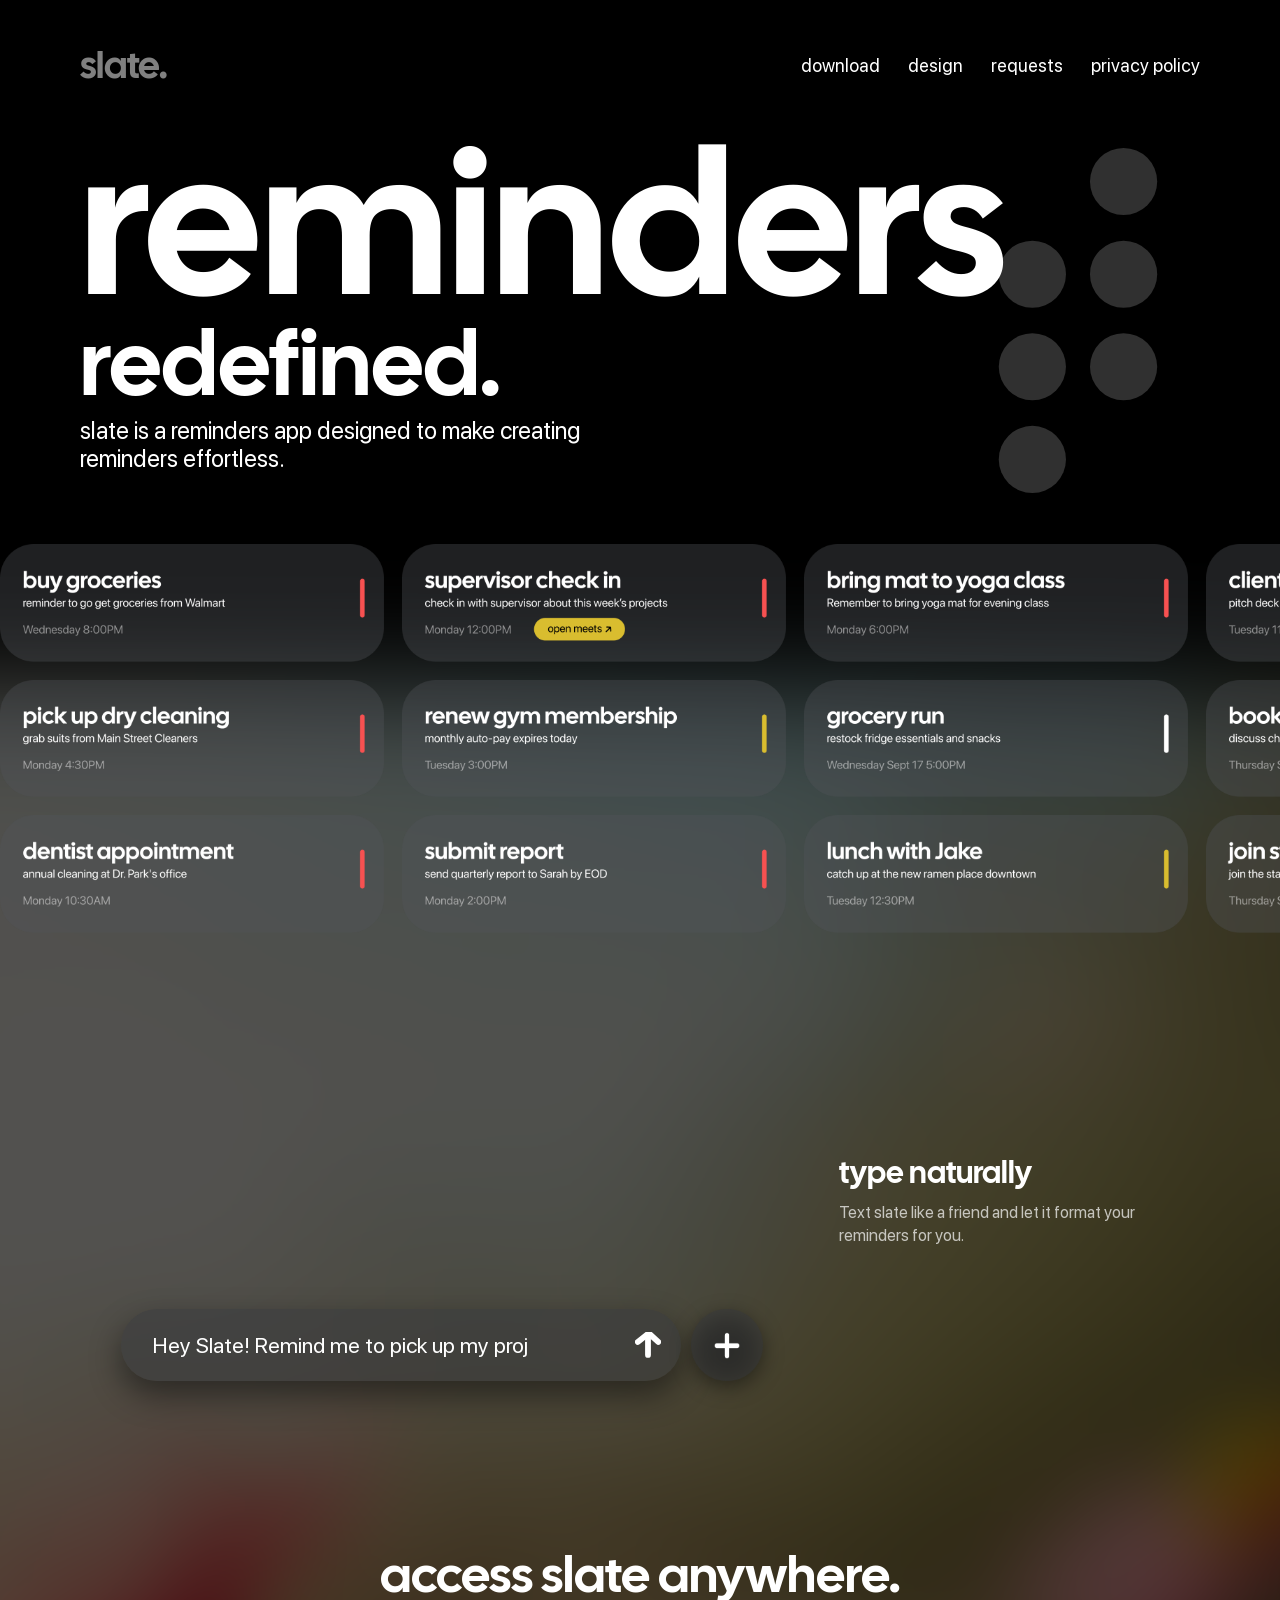
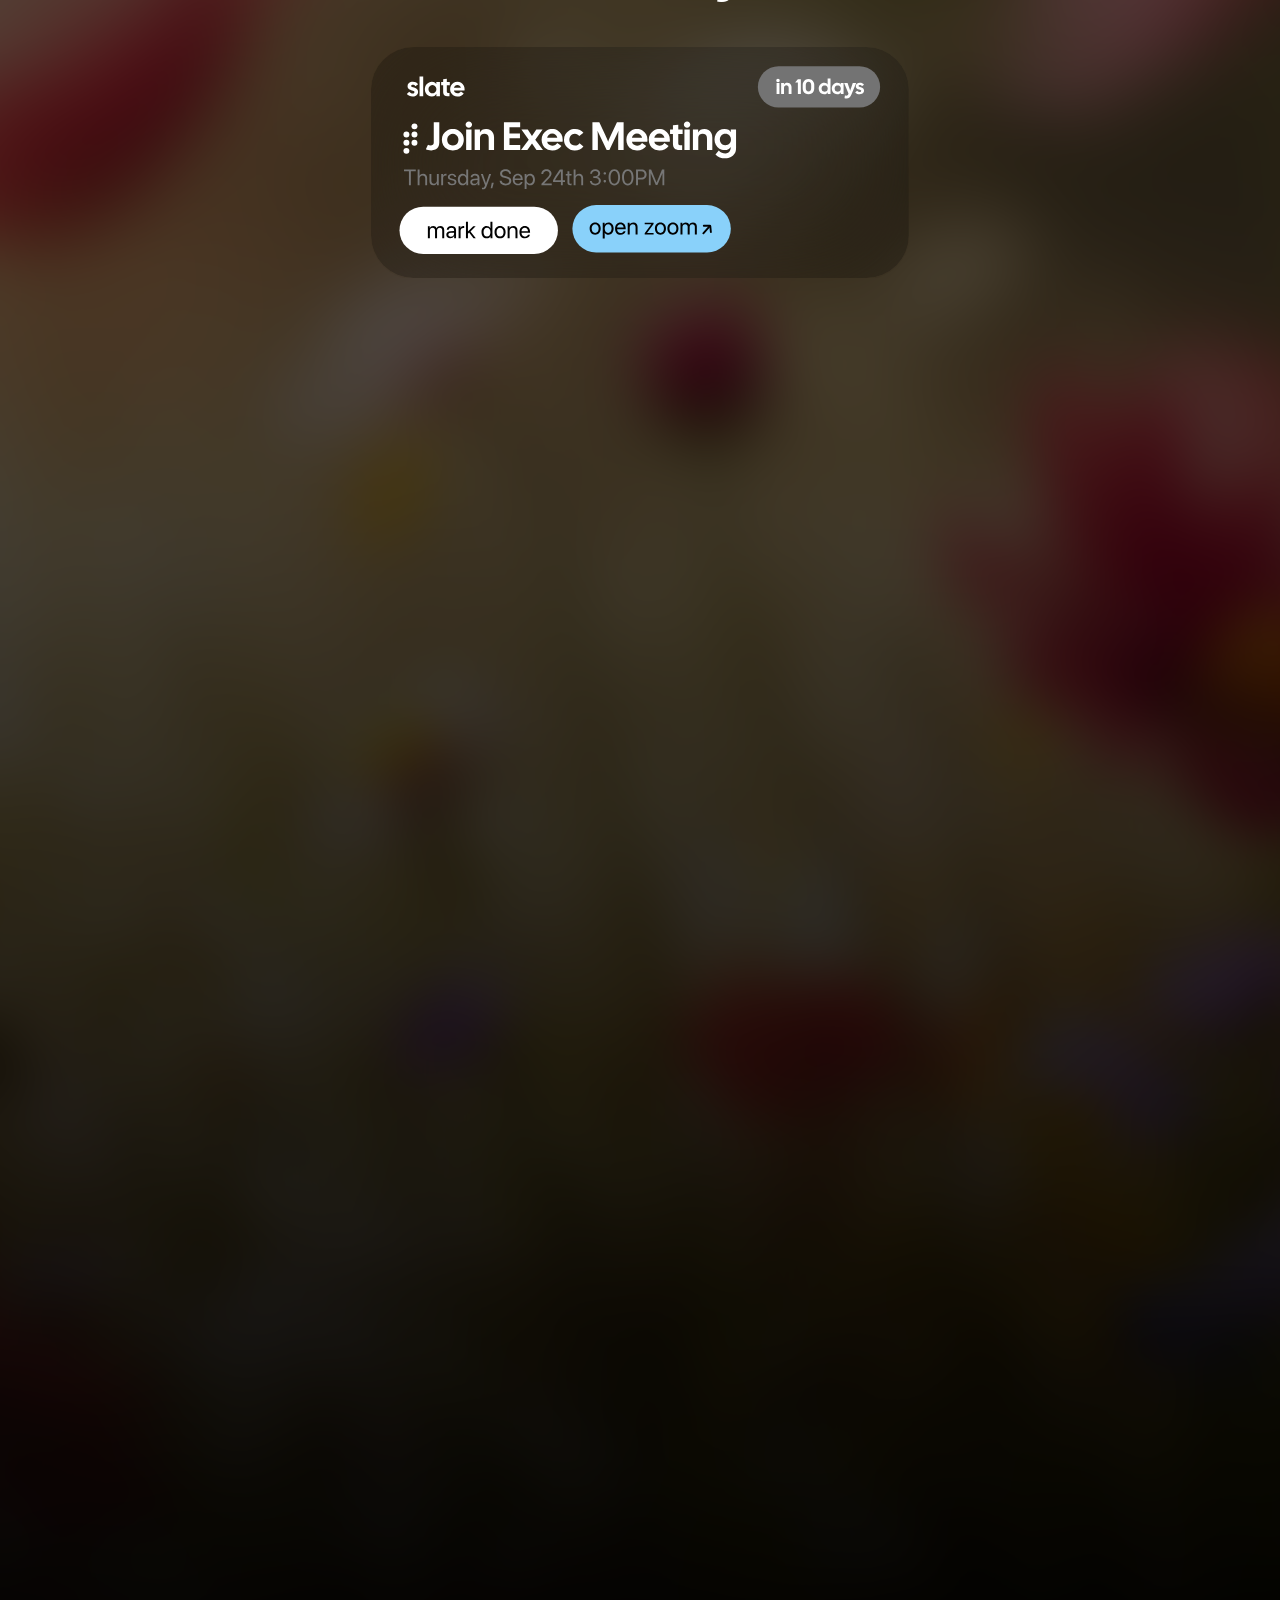
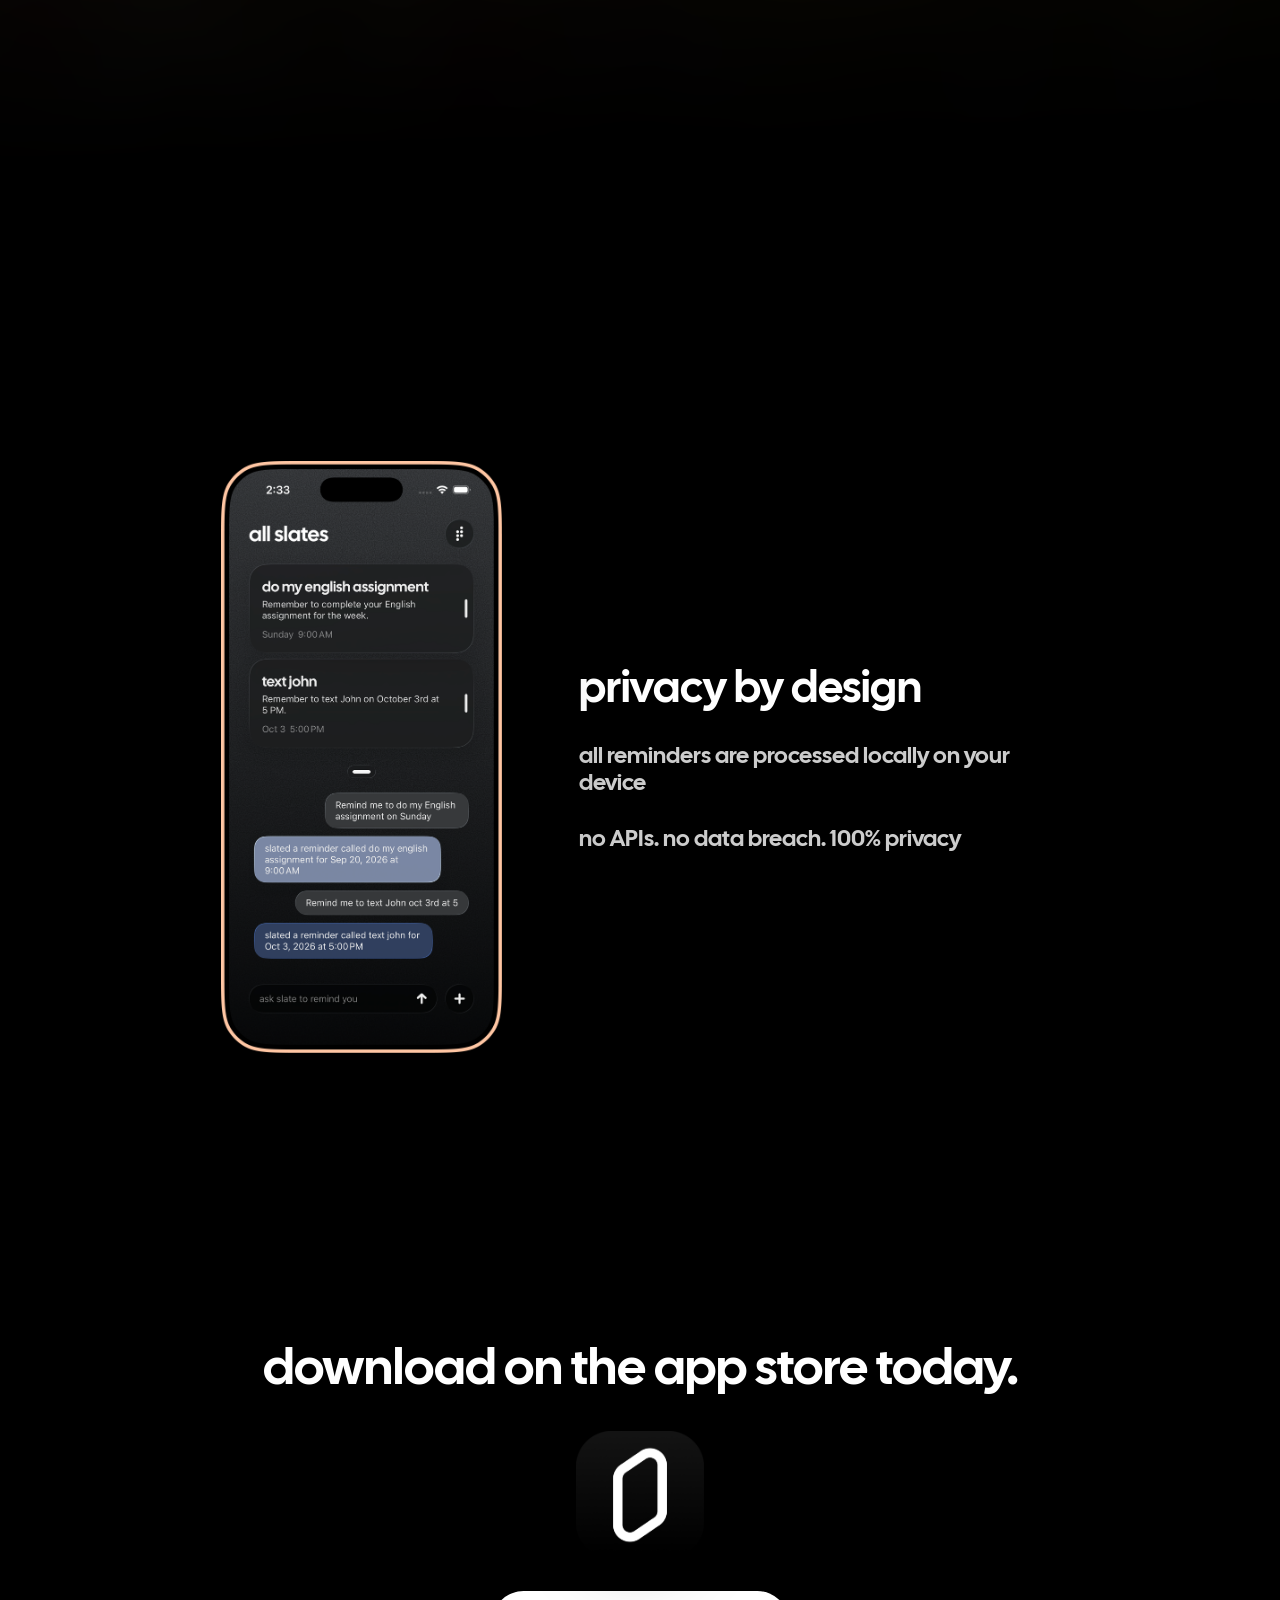
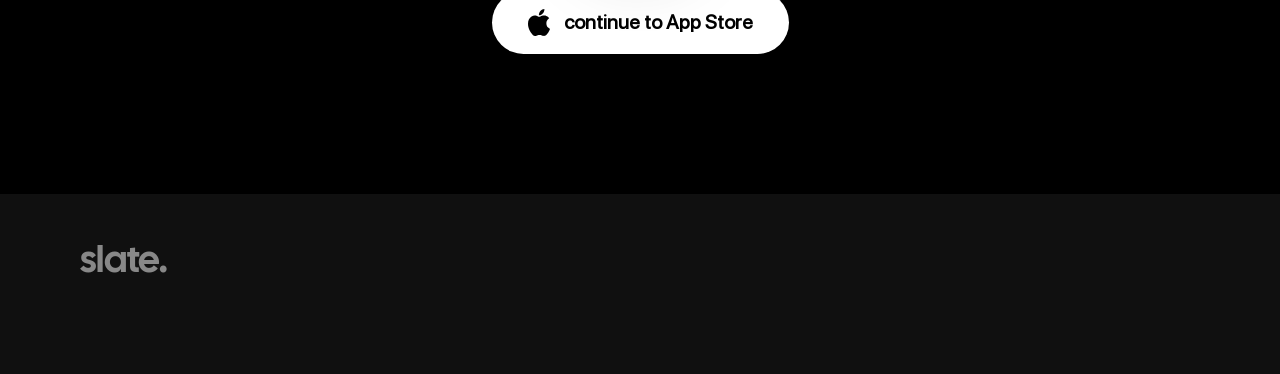
==== commit a4062943: "Refine homepage layout" ====
--- a/home.html
+++ b/home.html
@@ -352,12 +352,12 @@
 
 		.widget-carousel-sticky {
 			position: sticky;
-			top: 110px;
+			top: 160px;
 			display: flex;
 			flex-direction: column;
 			align-items: center;
 			justify-content: center;
-			height: calc(100vh - 110px);
+			height: calc(100vh - 160px);
 		}
 
 		.widget-stack {
@@ -565,8 +565,8 @@
 
 		@media (max-width: 640px) {
 			.widget-carousel-sticky {
-				top: 65px;
-				height: calc(100vh - 65px);
+				top: 115px;
+				height: calc(100vh - 115px);
 			}
 
 			.home-title {
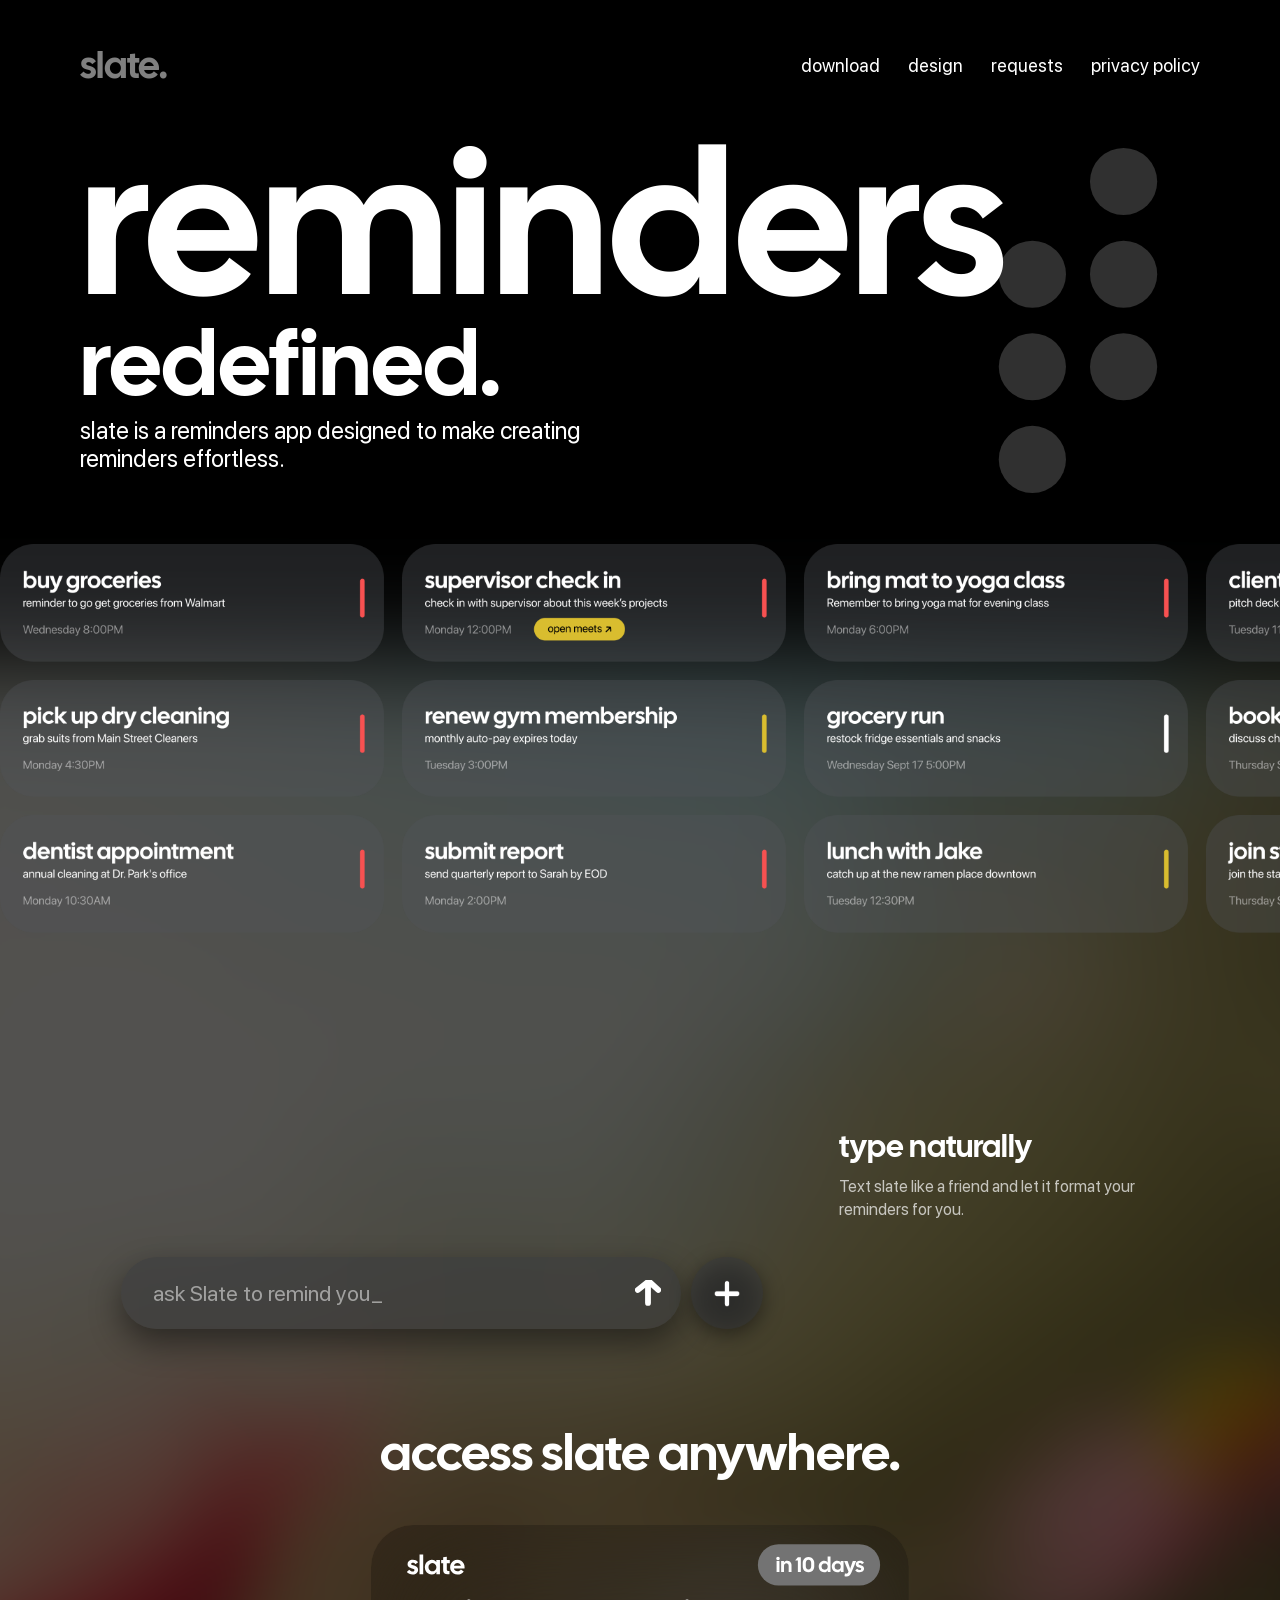
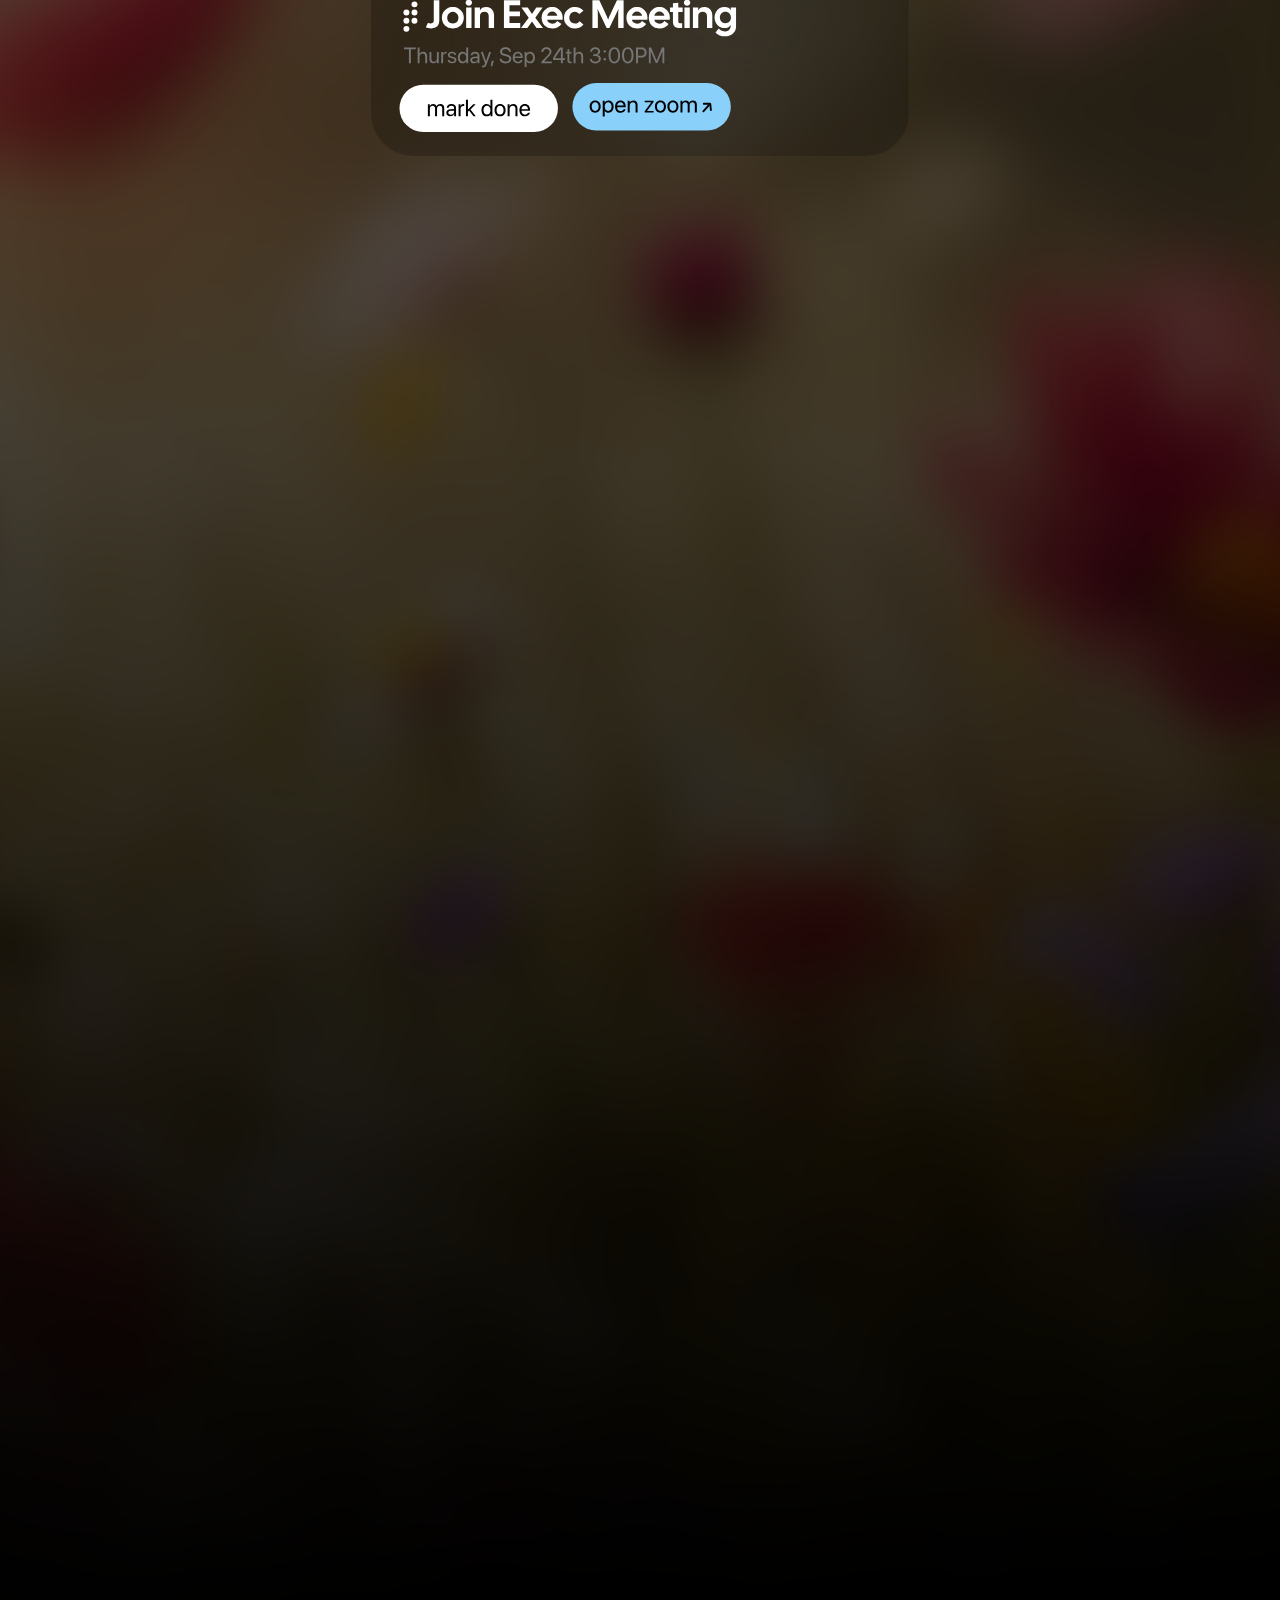
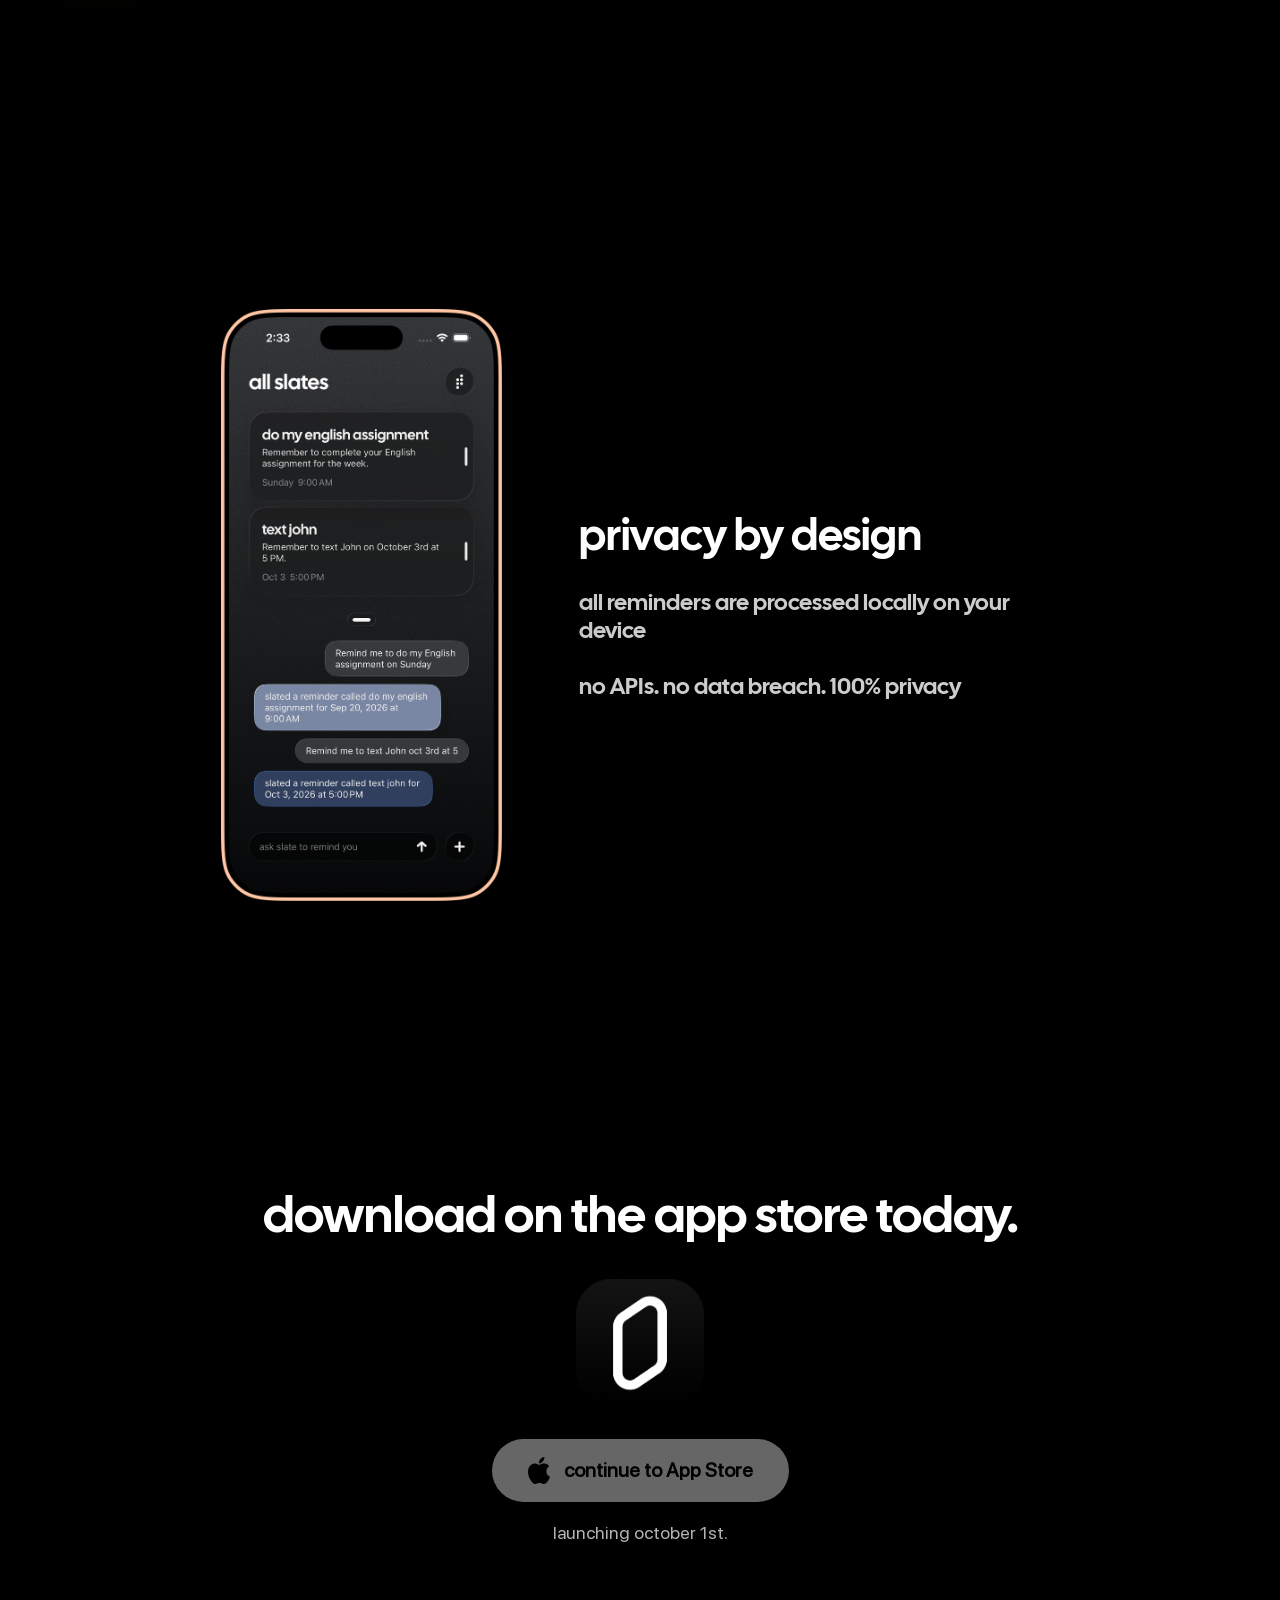
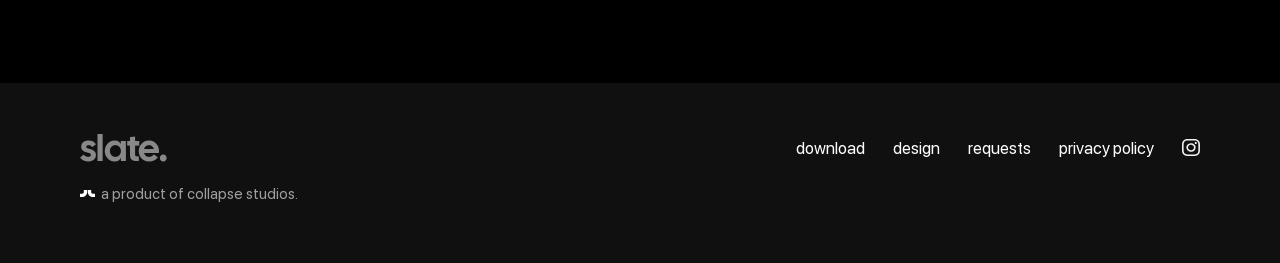
==== commit 556ec19d: "Add desktop footer and pre-launch download state Show the footer attribution and links on desktop (b" ====
--- a/home.html
+++ b/home.html
@@ -158,7 +158,7 @@
 			z-index: 1;
 			display: flex;
 			justify-content: center;
-			padding: clamp(32px, 5vw, 64px) 24px 160px;
+			padding: clamp(32px, 5vw, 64px) 24px 60px;
 		}
 
 		.chat-showcase {
@@ -172,7 +172,7 @@
 			display: flex;
 			flex-direction: column;
 			align-items: center;
-			padding-top: calc(var(--field-width) * .465 + 28px);
+			padding-top: calc(var(--field-width) * .372 + 28px);
 			opacity: 0;
 			transition: opacity 1.6s ease-in-out;
 		}
@@ -308,7 +308,7 @@
 
 		.chat-bubble {
 			display: block;
-			width: var(--field-width);
+			width: calc(var(--field-width) * .8);
 			max-width: 100%;
 			height: auto;
 			opacity: 0;
@@ -352,12 +352,12 @@
 
 		.widget-carousel-sticky {
 			position: sticky;
-			top: 160px;
+			top: 100px;
 			display: flex;
 			flex-direction: column;
 			align-items: center;
 			justify-content: center;
-			height: calc(100vh - 160px);
+			height: calc(100vh - 100px);
 		}
 
 		.widget-stack {
@@ -500,6 +500,20 @@
 			font-weight: 800;
 		}
 
+		.download-button.is-disabled {
+			opacity: 0.4;
+			box-shadow: none;
+			cursor: not-allowed;
+		}
+
+		.download-launch-note {
+			margin: -12px 0 0;
+			color: rgb(255 255 255 / 70%);
+			font-family: 'SF Pro Display', sans-serif;
+			font-size: clamp(15px, 1.4vw, 18px);
+			font-weight: 500;
+		}
+
 		@keyframes caret-blink {
 			0%, 49% { opacity: 1; }
 			50%, 100% { opacity: 0; }
@@ -565,8 +579,8 @@
 
 		@media (max-width: 640px) {
 			.widget-carousel-sticky {
-				top: 115px;
-				height: calc(100vh - 115px);
+				top: 65px;
+				height: calc(100vh - 65px);
 			}
 
 			.home-title {
@@ -731,14 +745,15 @@
 	<section class="download-section">
 		<h2 class="download-title">download on the app store today.</h2>
 		<img class="download-icon" src="assets/slateAppStoreIcon.png" alt="Slate app icon">
-		<a class="download-button" href="#">
+		<a class="download-button is-disabled" aria-disabled="true">
 			<img class="download-apple-logo" src="assets/appleLogo.svg" alt="">
 			<span class="download-button-text">continue to App Store</span>
 		</a>
+		<p class="download-launch-note">launching october 1st.</p>
 	</section>
 	<footer class="site-footer">
 		<a class="footer-brand" href="home.html">slate.</a>
-		<div class="footer-mobile-content">
+		<div class="footer-content">
 			<div class="footer-attribution">
 				<img src="assets/collapse icon.svg" alt="Collapse Studios">
 				<span>a product of collapse studios.</span>
--- a/slate.css
+++ b/slate.css
@@ -72,6 +72,11 @@
 .site-footer {
 	position: relative;
 	z-index: 2;
+	display: grid;
+	grid-template-columns: 1fr auto;
+	align-content: start;
+	align-items: center;
+	gap: 12px 40px;
 	margin-top: auto;
 	min-height: 180px;
 	padding: 40px 80px 20px;
@@ -79,14 +84,61 @@
 }
 
 .footer-brand {
+	justify-self: start;
 	color: rgb(255 255 255 / 50%);
 	font-family: 'Cal Sans', sans-serif;
 	font-size: 2.4rem;
 	text-decoration: none;
 }
 
-.footer-mobile-content {
-	display: none;
+.footer-content {
+	display: contents;
+	font-family: 'SF Pro Display', sans-serif;
+}
+
+.footer-attribution {
+	grid-column: 1;
+	grid-row: 2;
+	display: flex;
+	align-items: center;
+	gap: 6px;
+	color: rgb(255 255 255 / 60%);
+	font-size: .95rem;
+}
+
+.footer-attribution img {
+	width: .95rem;
+	height: .95rem;
+}
+
+.footer-links {
+	grid-column: 2;
+	grid-row: 1;
+	display: flex;
+	flex-wrap: wrap;
+	align-items: center;
+	justify-content: flex-end;
+	gap: 14px 28px;
+	font-size: 1.05rem;
+}
+
+.footer-links a {
+	color: #fff;
+	text-decoration: none;
+}
+
+.footer-links a:hover {
+	color: rgb(255 255 255 / 70%);
+}
+
+.footer-instagram {
+	display: inline-flex;
+	align-items: center;
+}
+
+.footer-instagram img {
+	width: 1.1rem;
+	height: 1.1rem;
 }
 
 .privacy-page {
@@ -192,20 +244,15 @@
 		font-size: 2.4rem;
 	}
 
-	.footer-mobile-content {
+	.footer-content {
 		display: flex;
 		flex-direction: column;
 		align-items: center;
 		gap: 18px;
-		font-family: 'SF Pro Display', sans-serif;
 	}
 
 	.footer-attribution {
-		display: flex;
-		align-items: center;
 		justify-content: center;
-		gap: 6px;
-		color: rgb(255 255 255 / 60%);
 		font-size: .85rem;
 	}
 
@@ -215,26 +262,9 @@
 	}
 
 	.footer-links {
-		display: flex;
-		flex-wrap: wrap;
 		justify-content: center;
 		gap: 14px 20px;
-		font-family: 'SF Pro Display', sans-serif;
 		font-size: .78rem;
-	}
-
-	.footer-links a {
-		color: #fff;
-		text-decoration: none;
-	}
-
-	.footer-links a:hover {
-		color: rgb(255 255 255 / 70%);
-	}
-
-	.footer-instagram {
-		display: inline-flex;
-		align-items: center;
 	}
 
 	.footer-instagram img {
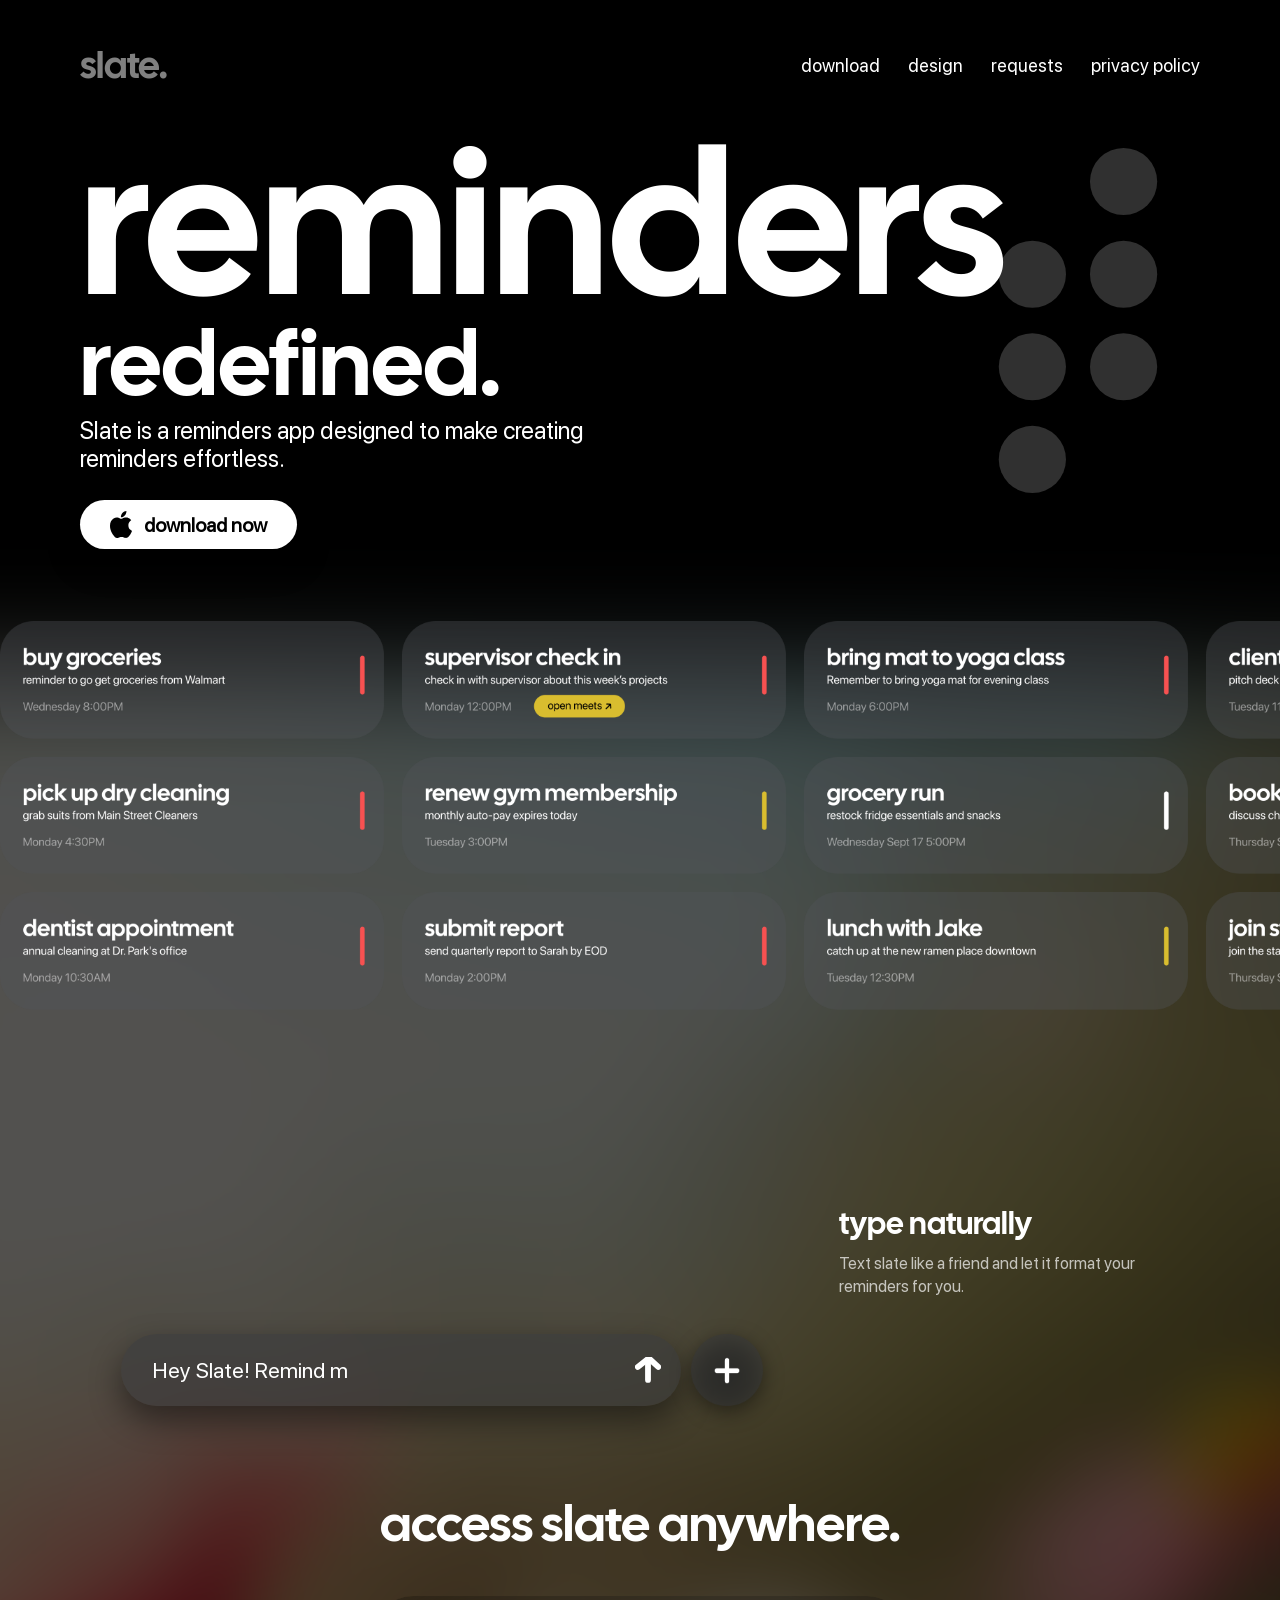
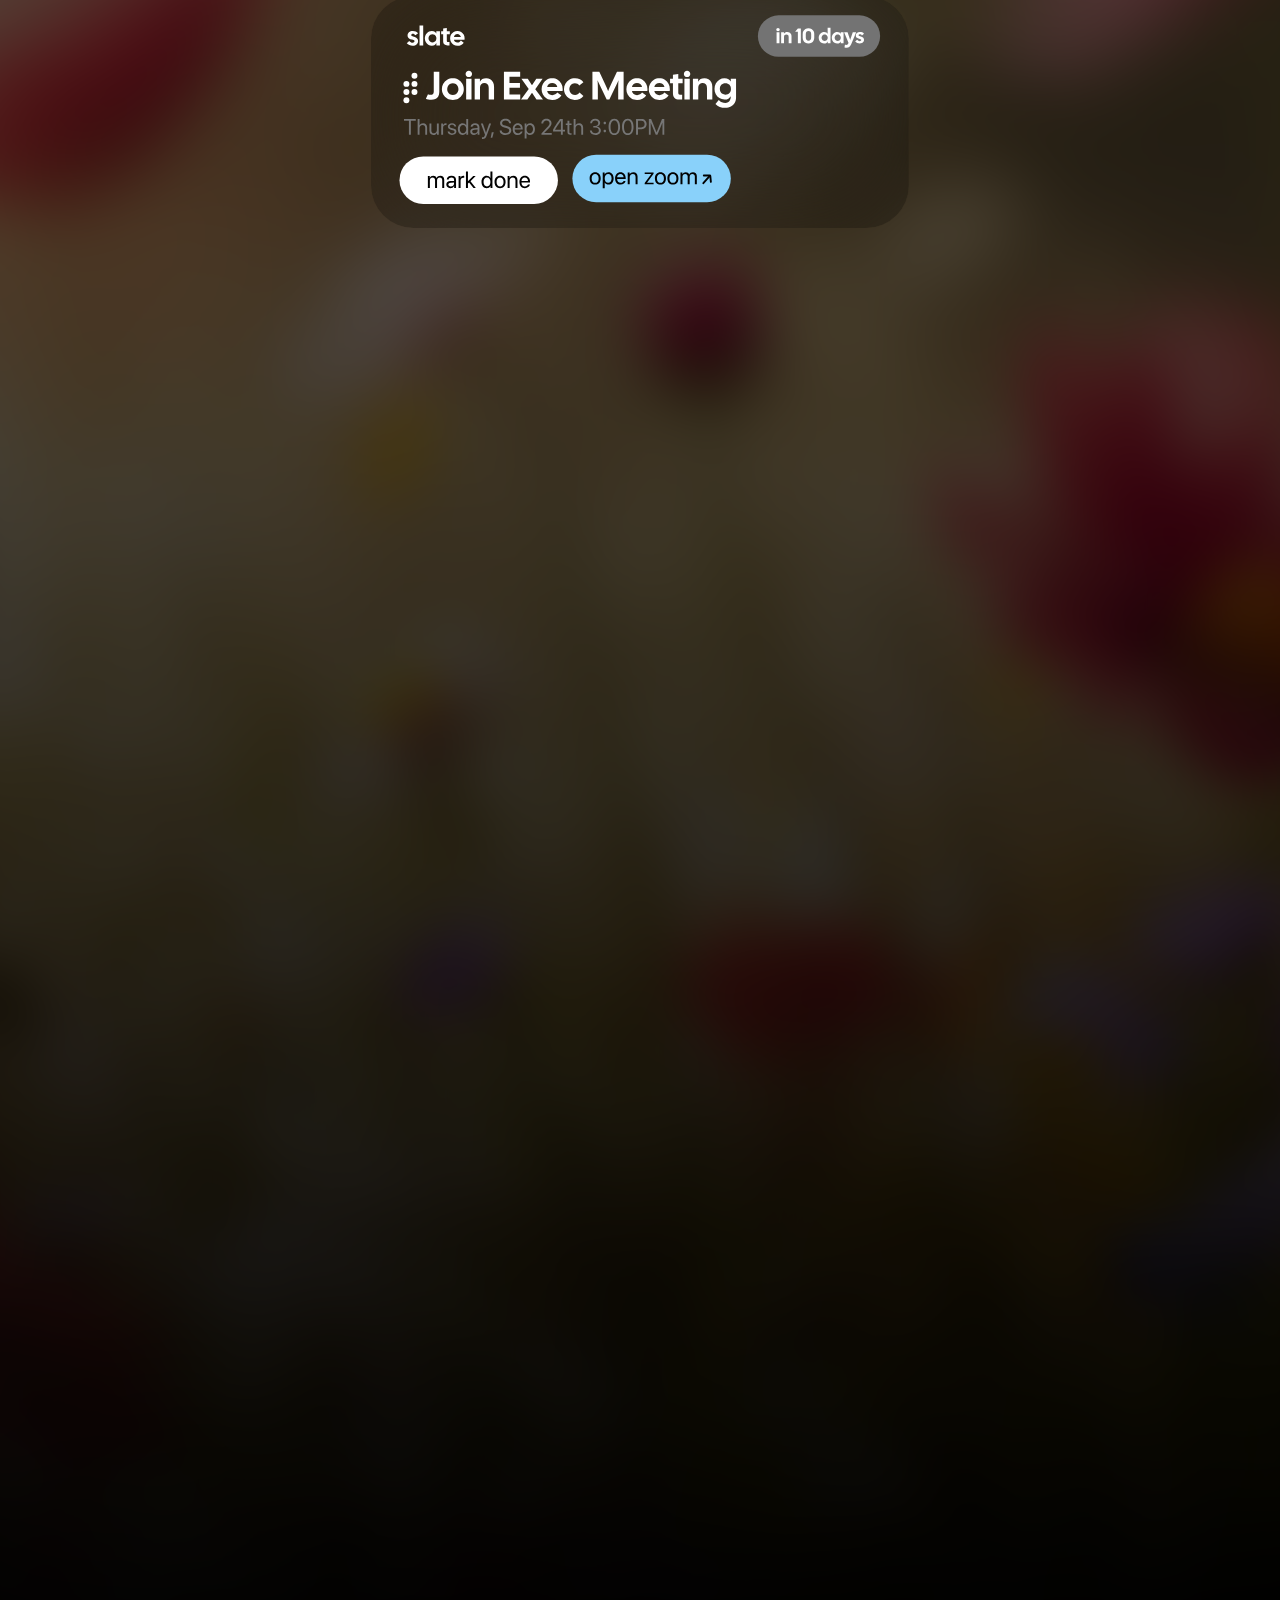
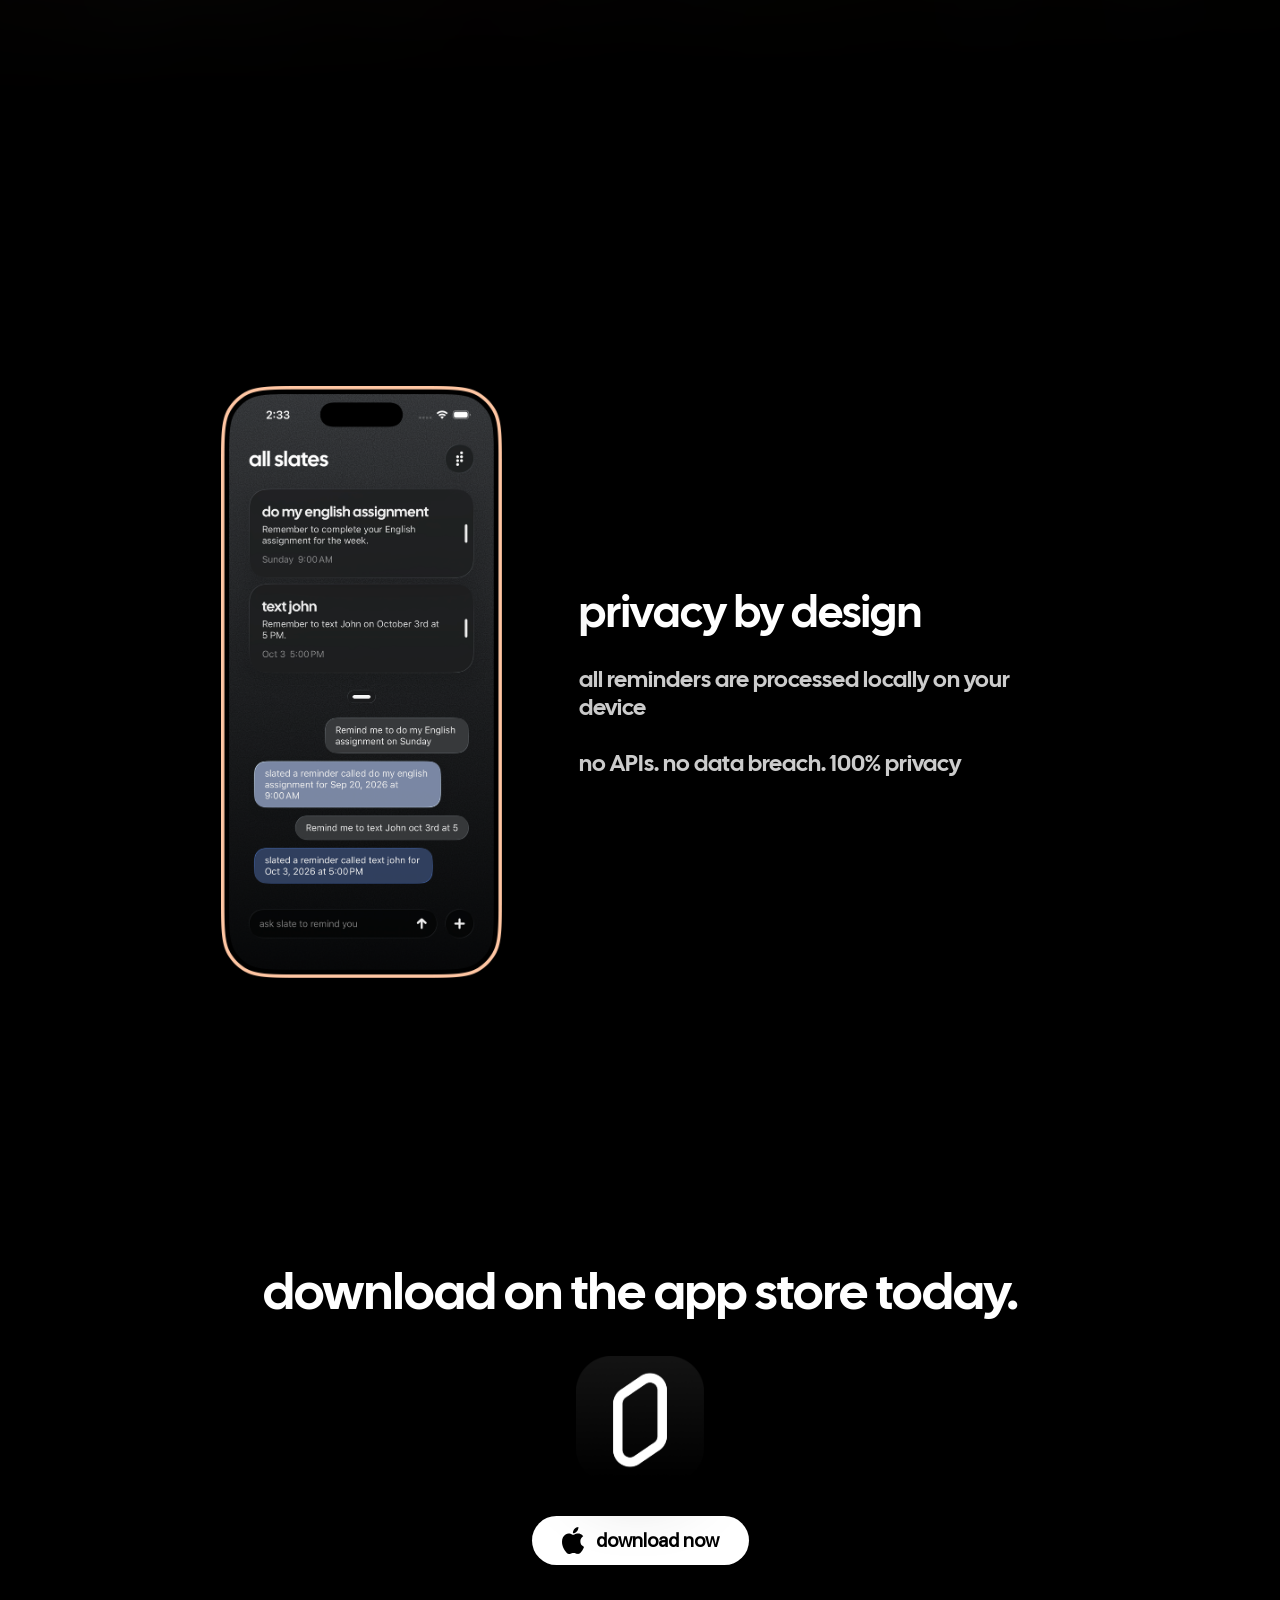
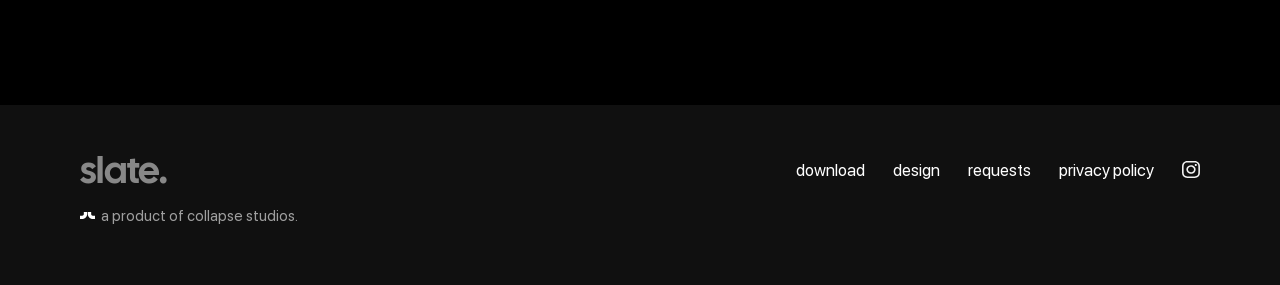
==== commit 3e48e88f: "Add hero download button, slimmer CTA, and mobile nav menu Co-Authored-By: Claude Opus 5.5 <noreply@" ====
--- a/home.html
+++ b/home.html
@@ -73,6 +73,12 @@
 			line-height: 1.15;
 		}
 
+		.home-cta {
+			position: relative;
+			z-index: 1;
+			margin: 28px 80px 0;
+		}
+
 		.hero-wrapper {
 			position: relative;
 		}
@@ -356,8 +362,9 @@
 			display: flex;
 			flex-direction: column;
 			align-items: center;
-			justify-content: center;
+			justify-content: flex-start;
 			height: calc(100vh - 100px);
+			padding-top: 24px;
 		}
 
 		.widget-stack {
@@ -365,7 +372,8 @@
 			display: flex;
 			flex-direction: column;
 			gap: 20px;
-			width: clamp(320px, 42vw, 620px);
+			/* height cap keeps the fully expanded stack on screen while pinned */
+			width: min(clamp(320px, 42vw, 620px), calc(85vh - 215px));
 		}
 
 		.widget-card {
@@ -479,12 +487,16 @@
 		.download-button {
 			display: inline-flex;
 			align-items: center;
-			gap: 14px;
-			padding: 18px 36px;
+			gap: 12px;
+			padding: 11px 30px;
 			background: #fff;
 			border-radius: 999px;
 			text-decoration: none;
 			box-shadow: 0 14px 32px rgb(0 0 0 / 35%);
+		}
+
+		.download-button:hover {
+			opacity: .85;
 		}
 
 		.download-apple-logo {
@@ -498,20 +510,6 @@
 			font-family: 'SF Pro Display', sans-serif;
 			font-size: clamp(16px, 1.6vw, 20px);
 			font-weight: 800;
-		}
-
-		.download-button.is-disabled {
-			opacity: 0.4;
-			box-shadow: none;
-			cursor: not-allowed;
-		}
-
-		.download-launch-note {
-			margin: -12px 0 0;
-			color: rgb(255 255 255 / 70%);
-			font-family: 'SF Pro Display', sans-serif;
-			font-size: clamp(15px, 1.4vw, 18px);
-			font-weight: 500;
 		}
 
 		@keyframes caret-blink {
@@ -588,14 +586,17 @@
 				margin-left: 30px;
 			}
 
+			.home-title::before {
+				display: none;
+			}
+
 			.home-description {
 				margin-right: 30px;
 				margin-left: 30px;
 			}
 
-			.site-links {
-				gap: 14px;
-				font-size: .78rem;
+			.home-cta {
+				margin: 22px 30px 0;
 			}
 
 			.reminder-marquee {
@@ -622,7 +623,11 @@
 <body>
 	<nav class="site-nav" aria-label="Main navigation">
 		<a class="site-brand" href="home.html">slate.</a>
-		<div class="site-links">
+		<button class="site-menu-toggle" type="button" aria-expanded="false" aria-controls="site-links" aria-label="Open menu">
+			<span class="site-menu-bar"></span>
+			<span class="site-menu-bar"></span>
+		</button>
+		<div class="site-links" id="site-links">
 			<a href="#download">download</a>
 			<a href="design.html">design</a>
 			<a href="#requests">requests</a>
@@ -634,7 +639,13 @@
 			<img class="home-background" src="assets/homeBackground.png" alt="">
 		</div>
 		<h1 class="home-title"><strong>reminders</strong><span>redefined.</span></h1>
-	<p class="home-description">slate is a reminders app designed to make creating reminders effortless.</p>
+	<p class="home-description">Slate is a reminders app designed to make creating reminders effortless.</p>
+	<div class="home-cta">
+		<a class="download-button" href="https://apps.apple.com/us/app/slate-reminders/id6813649205">
+			<img class="download-apple-logo" src="assets/appleLogo.svg" alt="">
+			<span class="download-button-text">download now</span>
+		</a>
+	</div>
 	<section class="reminder-marquee" aria-label="Reminder card examples">
 		<div class="reminder-row">
 			<div class="reminder-set">
@@ -742,14 +753,13 @@
 			</div>
 		</div>
 	</section>
-	<section class="download-section">
+	<section class="download-section" id="download">
 		<h2 class="download-title">download on the app store today.</h2>
 		<img class="download-icon" src="assets/slateAppStoreIcon.png" alt="Slate app icon">
-		<a class="download-button is-disabled" aria-disabled="true">
+		<a class="download-button" href="https://apps.apple.com/us/app/slate-reminders/id6813649205">
 			<img class="download-apple-logo" src="assets/appleLogo.svg" alt="">
-			<span class="download-button-text">continue to App Store</span>
+			<span class="download-button-text">download now</span>
 		</a>
-		<p class="download-launch-note">launching october 1st.</p>
 	</section>
 	<footer class="site-footer">
 		<a class="footer-brand" href="home.html">slate.</a>
@@ -769,6 +779,7 @@
 			</nav>
 		</div>
 	</footer>
+	<script src="nav.js"></script>
 	<script>
 		(function () {
 			var placeholder = 'ask Slate to remind you';
--- a/slate.css
+++ b/slate.css
@@ -67,6 +67,10 @@
 
 .site-links a:hover {
 	color: rgb(255 255 255 / 70%);
+}
+
+.site-menu-toggle {
+	display: none;
 }
 
 .site-footer {
@@ -226,9 +230,81 @@
 		padding: 15px 30px 0;
 	}
 
+	.site-brand {
+		font-size: 1.8rem;
+	}
+
+	.site-menu-toggle {
+		display: flex;
+		flex-direction: column;
+		justify-content: center;
+		gap: 7px;
+		width: 44px;
+		height: 44px;
+		padding: 0 10px;
+		margin-right: -10px;
+		background: none;
+		border: 0;
+		cursor: pointer;
+	}
+
+	.site-menu-bar {
+		display: block;
+		width: 100%;
+		height: 2px;
+		border-radius: 2px;
+		background: #fff;
+		transition: transform .3s ease;
+	}
+
+	.site-nav.is-open .site-menu-bar:first-child {
+		transform: translateY(4.5px) rotate(45deg);
+	}
+
+	.site-nav.is-open .site-menu-bar:last-child {
+		transform: translateY(-4.5px) rotate(-45deg);
+	}
+
 	.site-links {
-		gap: 14px;
-		font-size: .78rem;
+		position: absolute;
+		top: 100%;
+		right: 0;
+		left: 0;
+		flex-direction: column;
+		align-items: stretch;
+		gap: 0;
+		max-height: 0;
+		padding: 0 30px;
+		overflow: hidden;
+		visibility: hidden;
+		background: #000;
+		box-shadow: 0 24px 32px rgb(0 0 0 / 60%);
+		font-size: 1.3rem;
+		transition: max-height .35s ease, padding-bottom .35s ease, visibility 0s .35s;
+	}
+
+	.site-nav.is-open .site-links {
+		max-height: 320px;
+		padding-bottom: 16px;
+		visibility: visible;
+		transition: max-height .35s ease, padding-bottom .35s ease;
+	}
+
+	.site-links a {
+		padding: 14px 0;
+		border-bottom: 1px solid rgb(255 255 255 / 12%);
+	}
+
+	.site-links a:last-child {
+		border-bottom: 0;
+	}
+
+	@media (prefers-reduced-motion: reduce) {
+		.site-menu-bar,
+		.site-links,
+		.site-nav.is-open .site-links {
+			transition: none;
+		}
 	}
 
 	.site-footer {
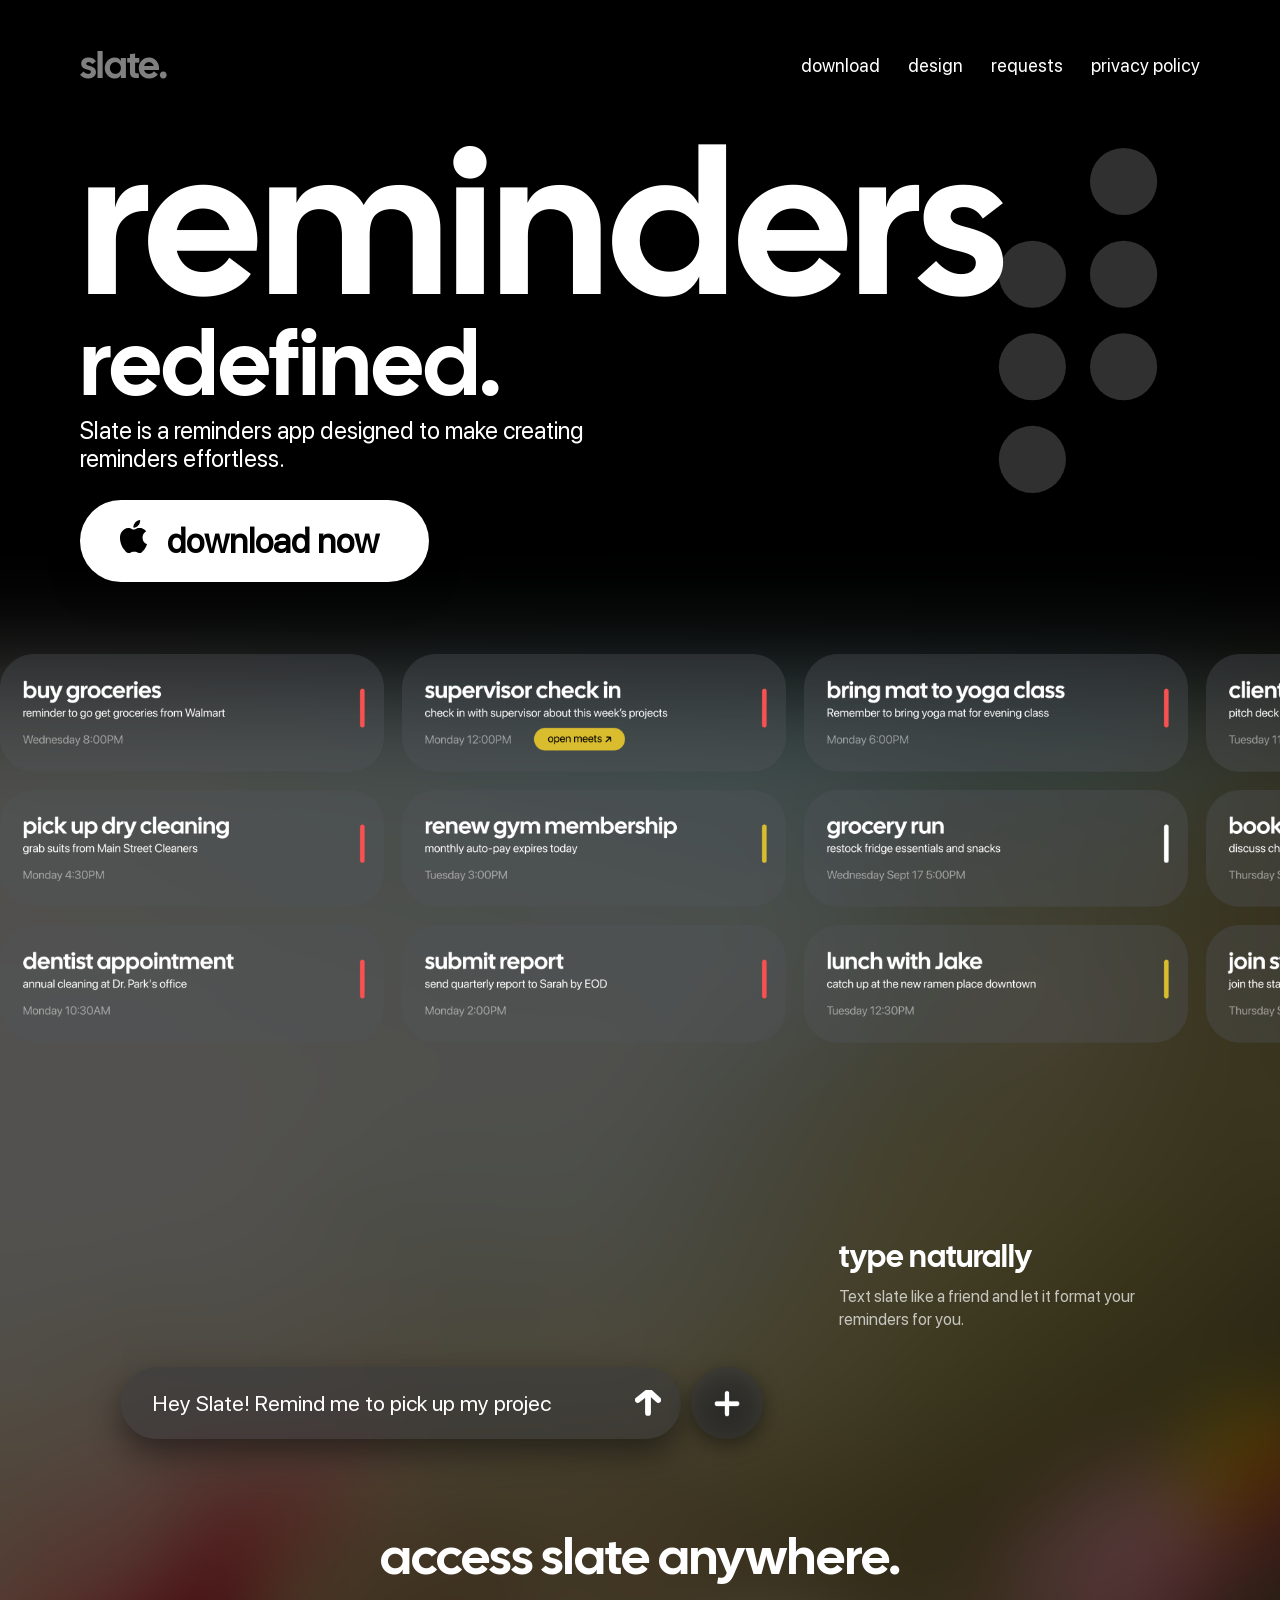
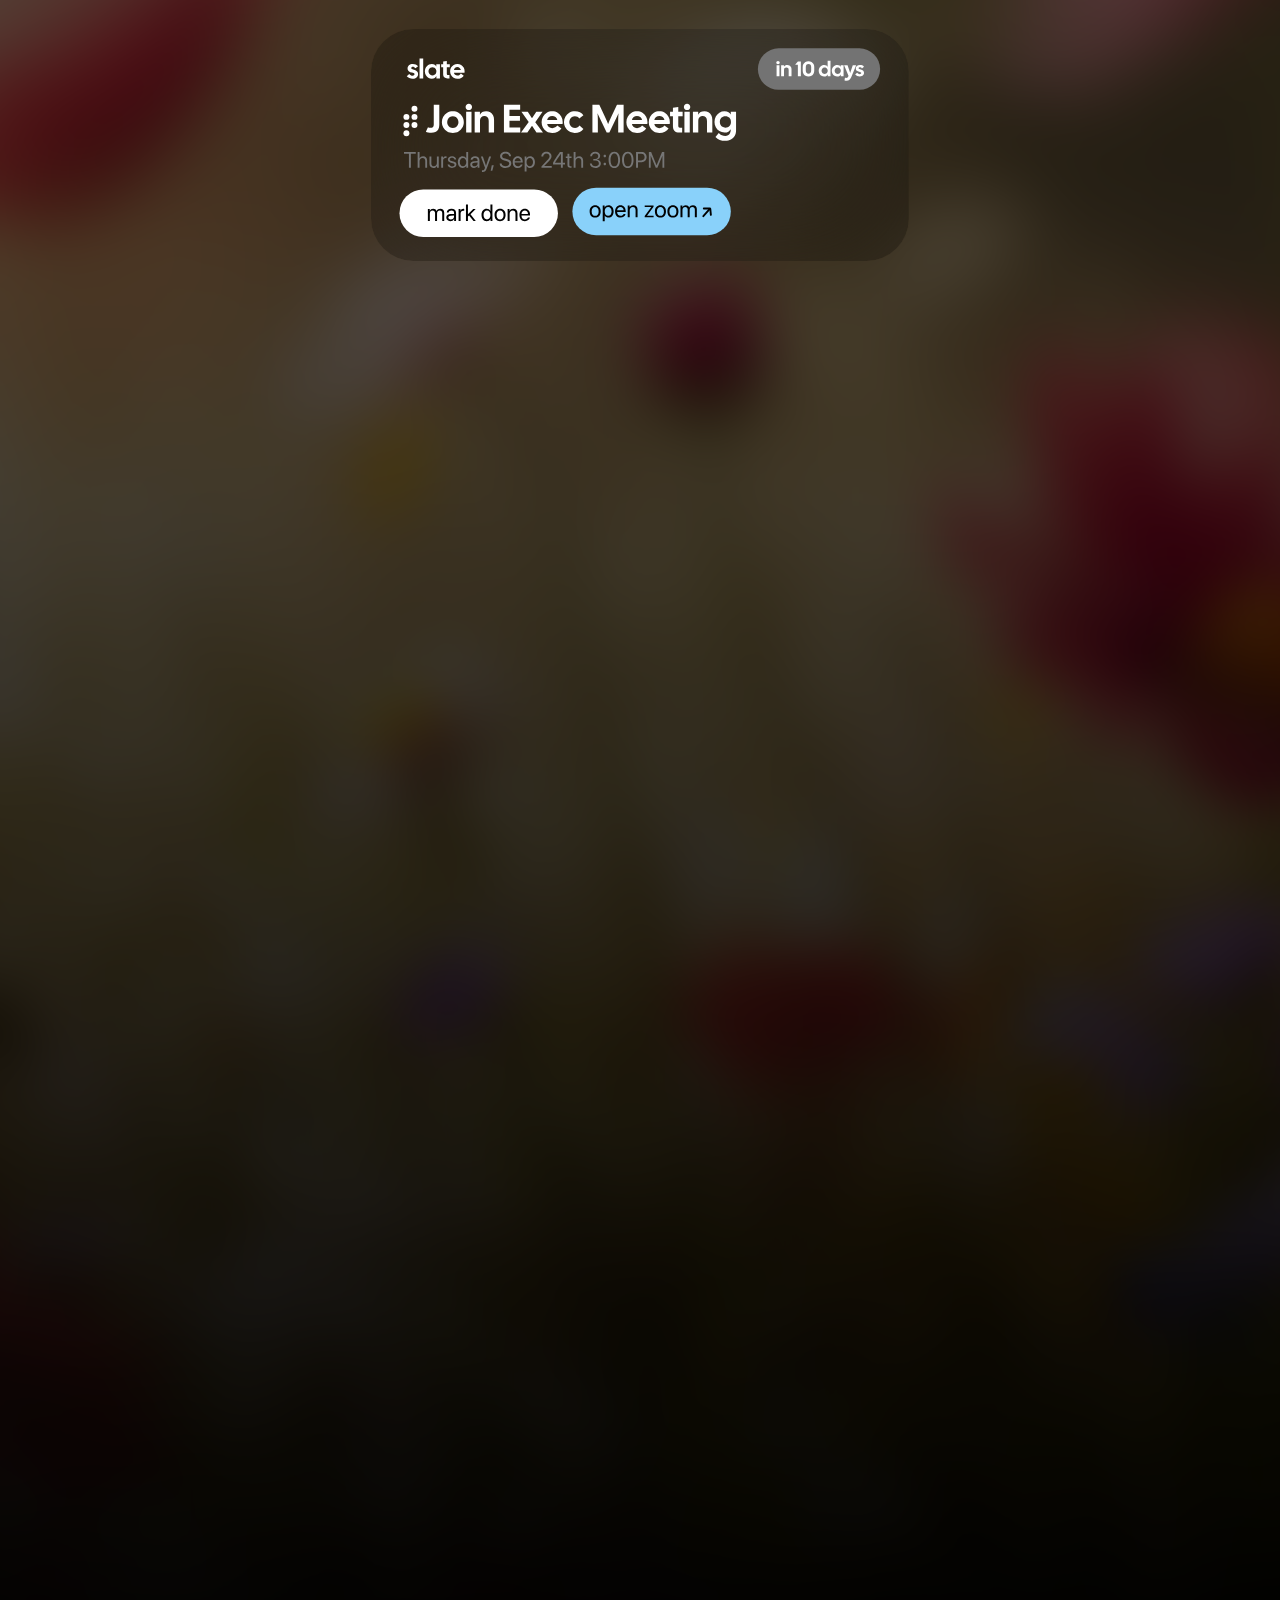
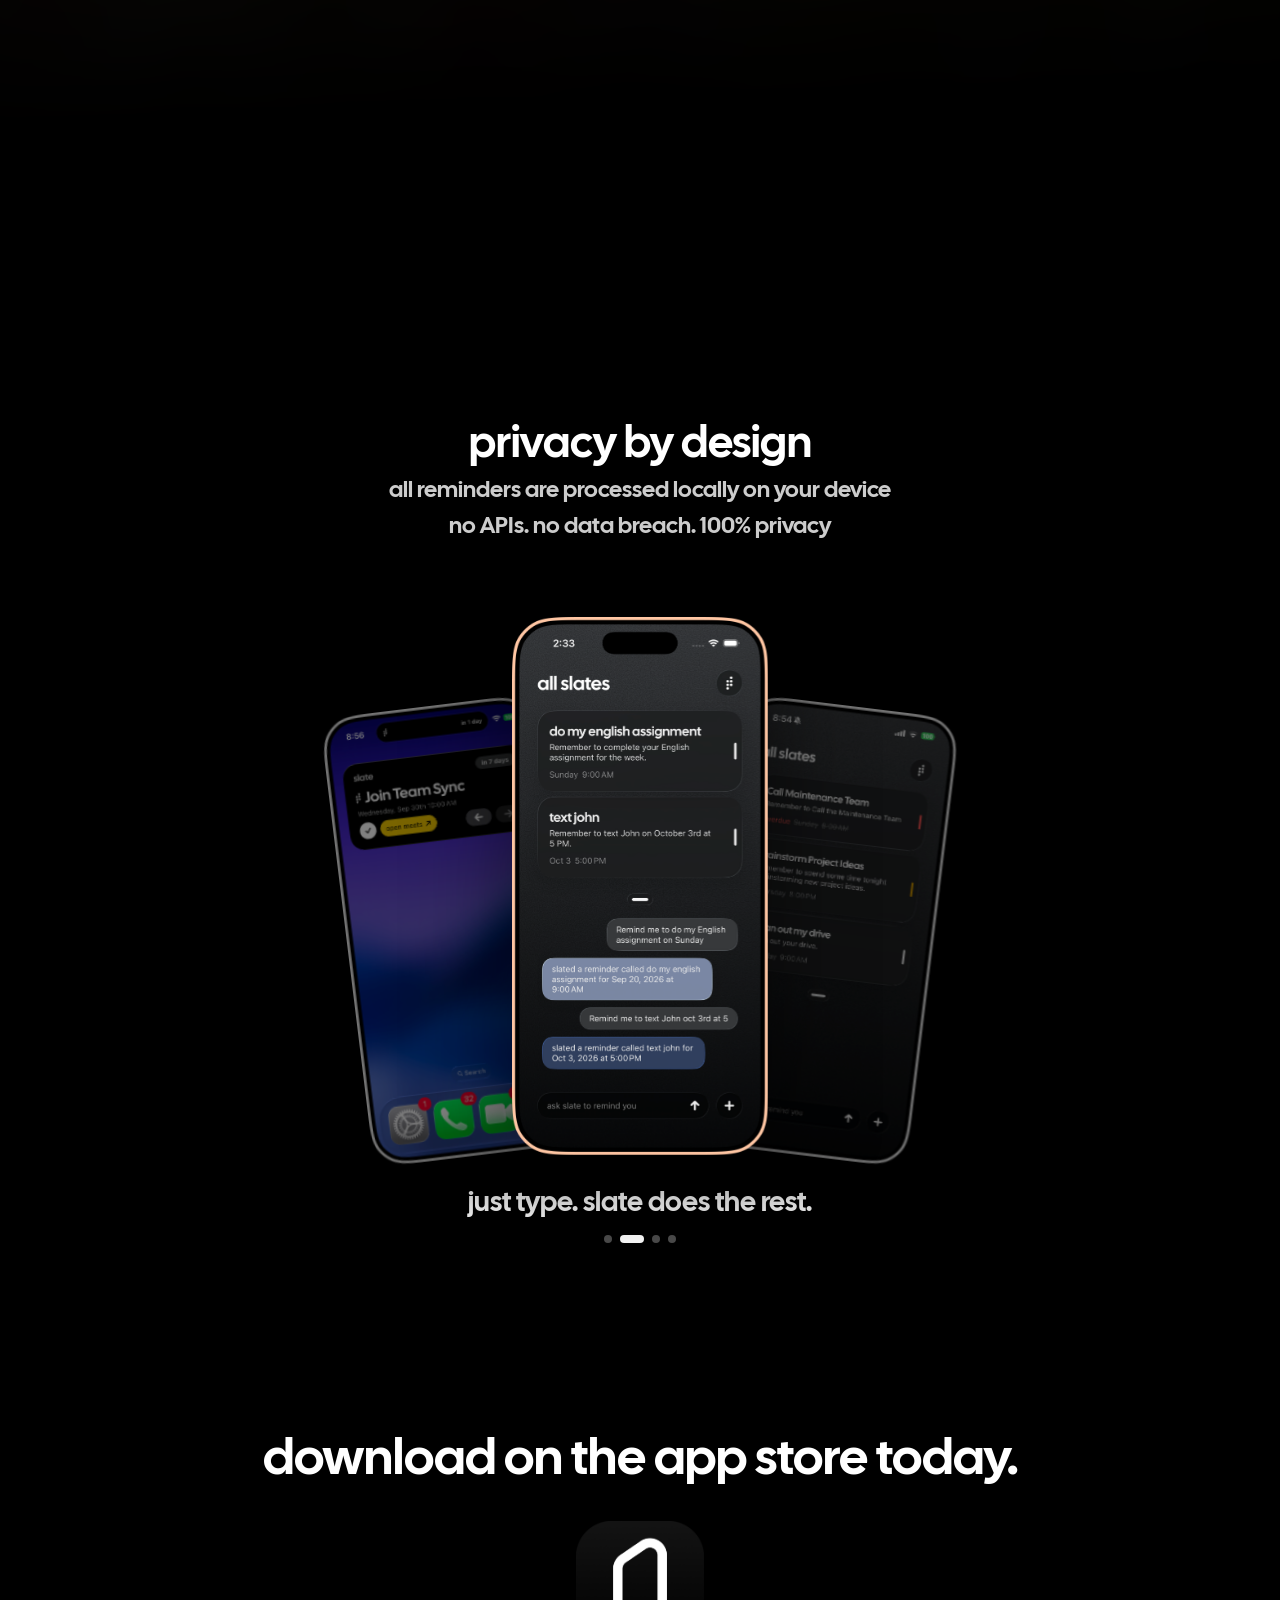
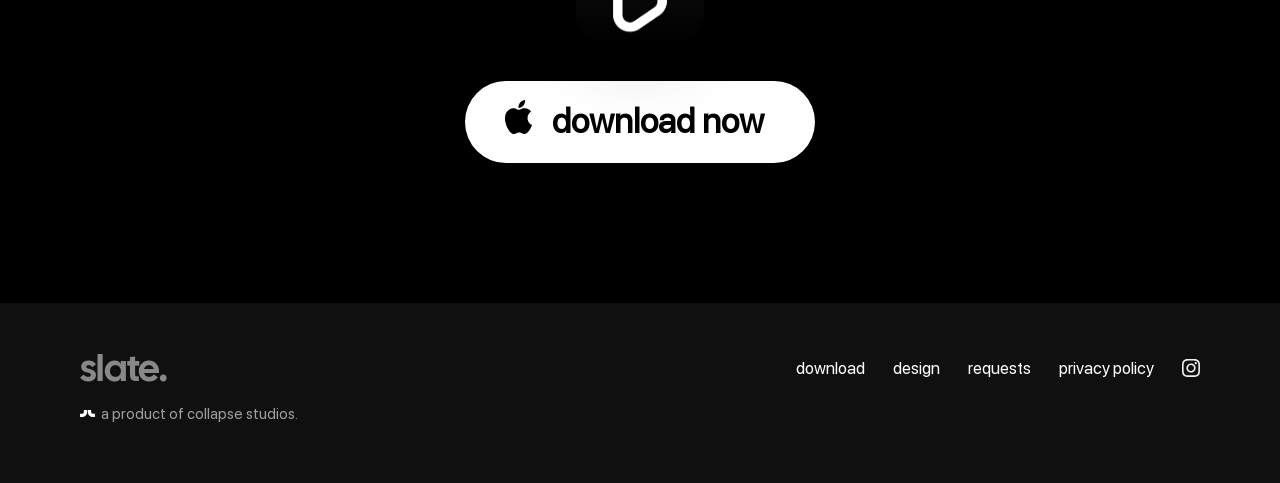
==== commit 1fa8149a: "Add interactive app screen deck and tighten privacy section Co-Authored-By: Claude Opus 5.5 <noreply" ====
--- a/home.html
+++ b/home.html
@@ -362,8 +362,6 @@
 			display: flex;
 			flex-direction: column;
 			align-items: center;
-			justify-content: flex-start;
-			height: calc(100vh - 100px);
 			padding-top: 24px;
 		}
 
@@ -416,29 +414,16 @@
 			z-index: 1;
 			display: flex;
 			justify-content: center;
-			padding: 140px 24px;
-		}
-
-		.privacy-showcase {
-			display: flex;
+			padding: 140px 24px 80px;
+		}
+
+		.privacy-points {
+			display: flex;
+			flex-direction: column;
 			align-items: center;
-			gap: clamp(32px, 6vw, 96px);
-		}
-
-		.iphone-mockup {
-			display: block;
-			flex-shrink: 0;
-			width: clamp(220px, 22vw, 340px);
-			height: auto;
-			filter: drop-shadow(0 24px 48px rgb(0 0 0 / 55%));
-		}
-
-		.privacy-points {
-			display: flex;
-			flex-direction: column;
-			gap: 28px;
-			max-width: 480px;
-			text-align: left;
+			gap: 12px;
+			max-width: 560px;
+			text-align: center;
 		}
 
 		.privacy-point {
@@ -446,7 +431,7 @@
 			color: #fff;
 			font-family: 'Cal Sans', sans-serif;
 			font-weight: 400;
-			line-height: 1.2;
+			line-height: 1.05;
 		}
 
 		.privacy-point:first-child {
@@ -456,6 +441,133 @@
 		.privacy-point:not(:first-child) {
 			font-size: clamp(18px, 1.8vw, 26px);
 			color: rgb(255 255 255 / 80%);
+		}
+
+		.screens-section {
+			position: relative;
+			z-index: 1;
+			display: flex;
+			flex-direction: column;
+			align-items: center;
+			gap: 28px;
+			padding: 0 24px 40px;
+			overflow-x: clip;
+		}
+
+		.screens-deck {
+			--phone-width: clamp(200px, 20vw, 290px);
+			--fan-offset: 62%;
+			position: relative;
+			width: calc(var(--phone-width) * 2.6);
+			max-width: 100%;
+			height: calc(var(--phone-width) * 2.1);
+			touch-action: pan-y;
+		}
+
+		.screen-phone {
+			position: absolute;
+			top: 0;
+			left: 50%;
+			width: var(--phone-width);
+			margin-left: calc(var(--phone-width) / -2);
+			padding: 0;
+			background: none;
+			border: 0;
+			border-radius: 14% / 6.6%;
+			cursor: pointer;
+			opacity: 0;
+			transform: scale(.9);
+			transform-origin: 50% 100%;
+			-webkit-tap-highlight-color: transparent;
+			transition: transform .8s cubic-bezier(.22, .8, .24, 1), opacity .8s ease, filter .8s ease;
+		}
+
+		.screen-phone:focus-visible {
+			outline: 2px solid #fff;
+			outline-offset: 6px;
+		}
+
+		.screen-phone img {
+			display: block;
+			width: 100%;
+			height: auto;
+			filter: drop-shadow(0 24px 48px rgb(0 0 0 / 55%));
+			transform: perspective(1000px) rotateX(var(--tilt-x, 0deg)) rotateY(var(--tilt-y, 0deg));
+			transition: transform .35s ease-out;
+			-webkit-user-drag: none;
+			user-select: none;
+		}
+
+		.screens-deck.in-view .screen-phone {
+			opacity: 1;
+		}
+
+		.screens-deck.in-view .screen-phone[data-pos="center"] {
+			z-index: 3;
+			transform: none;
+		}
+
+		.screens-deck.in-view .screen-phone[data-pos="left"],
+		.screens-deck.in-view .screen-phone[data-pos="right"] {
+			z-index: 2;
+			filter: brightness(.5);
+		}
+
+		.screens-deck.in-view .screen-phone[data-pos="left"] {
+			transform: translateX(calc(var(--fan-offset) * -1)) scale(.84) rotate(-7deg);
+		}
+
+		.screens-deck.in-view .screen-phone[data-pos="right"] {
+			transform: translateX(var(--fan-offset)) scale(.84) rotate(7deg);
+		}
+
+		.screens-deck.in-view .screen-phone[data-pos="hidden"] {
+			z-index: 1;
+			opacity: 0;
+		}
+
+		@media (hover: hover) {
+			.screens-deck.in-view .screen-phone[data-pos="left"]:hover,
+			.screens-deck.in-view .screen-phone[data-pos="right"]:hover {
+				filter: brightness(.75);
+			}
+		}
+
+		.screens-caption {
+			min-height: 1.2em;
+			margin: 0;
+			color: #fff;
+			font-family: 'Cal Sans', sans-serif;
+			font-size: clamp(20px, 2.2vw, 30px);
+			font-weight: 400;
+			text-align: center;
+			transition: opacity .25s ease;
+		}
+
+		.screens-caption.is-changing {
+			opacity: 0;
+		}
+
+		.screens-dots {
+			display: flex;
+			gap: 8px;
+			margin-top: -12px;
+		}
+
+		.screens-dot {
+			width: 8px;
+			height: 8px;
+			padding: 0;
+			background: rgb(255 255 255 / 30%);
+			border: 0;
+			border-radius: 999px;
+			cursor: pointer;
+			transition: width .3s ease, background-color .3s ease;
+		}
+
+		.screens-dot.is-active {
+			width: 24px;
+			background: #fff;
 		}
 
 		.download-section {
@@ -484,13 +596,17 @@
 			filter: drop-shadow(0 16px 32px rgb(0 0 0 / 45%));
 		}
 
+		/* Figma frame 783:51 values, in px at a 35px label; --px scales them down with the label */
 		.download-button {
+			--px: calc(1em / 35);
 			display: inline-flex;
-			align-items: center;
-			gap: 12px;
-			padding: 11px 30px;
+			align-items: flex-start;
+			gap: calc(19.881 * var(--px));
+			height: calc(82 * var(--px));
+			padding: calc(19.547 * var(--px)) calc(50.316 * var(--px)) calc(20.453 * var(--px)) calc(39.803 * var(--px));
 			background: #fff;
 			border-radius: 999px;
+			font-size: clamp(20px, 2.75vw, 35px);
 			text-decoration: none;
 			box-shadow: 0 14px 32px rgb(0 0 0 / 35%);
 		}
@@ -501,15 +617,15 @@
 
 		.download-apple-logo {
 			display: block;
-			width: 22px;
-			height: auto;
+			width: auto;
+			height: .95em;
 		}
 
 		.download-button-text {
 			color: #000;
 			font-family: 'SF Pro Display', sans-serif;
-			font-size: clamp(16px, 1.6vw, 20px);
 			font-weight: 800;
+			line-height: 1.2;
 		}
 
 		@keyframes caret-blink {
@@ -530,6 +646,13 @@
 				animation: none;
 			}
 
+			.screen-phone,
+			.screen-phone img,
+			.screens-caption,
+			.screens-dot {
+				transition: none;
+			}
+
 			.widget-carousel {
 				height: auto;
 			}
@@ -557,14 +680,7 @@
 				max-width: 68vw;
 			}
 
-			.privacy-showcase {
-				flex-direction: column;
-				text-align: center;
-			}
-
 			.privacy-points {
-				align-items: center;
-				text-align: center;
 				max-width: 90vw;
 			}
 		}
@@ -578,7 +694,6 @@
 		@media (max-width: 640px) {
 			.widget-carousel-sticky {
 				top: 65px;
-				height: calc(100vh - 65px);
 			}
 
 			.home-title {
@@ -616,6 +731,11 @@
 
 			.reminder-card {
 				width: 210px;
+			}
+
+			.screens-deck {
+				--phone-width: 46vw;
+				--fan-offset: 40%;
 			}
 		}
 	</style>
@@ -744,13 +864,33 @@
 	</section>
 	</div>
 	<section class="privacy-section">
-		<div class="privacy-showcase">
-			<img class="iphone-mockup" src="assets/iPhone MockUp.png" alt="Slate app on an iPhone">
-			<div class="privacy-points">
-				<p class="privacy-point">privacy by design</p>
-				<p class="privacy-point">all reminders are processed locally on your device</p>
-				<p class="privacy-point">no APIs. no data breach. 100% privacy</p>
-			</div>
+		<div class="privacy-points">
+			<p class="privacy-point">privacy by design</p>
+			<p class="privacy-point">all reminders are processed locally on your device</p>
+			<p class="privacy-point">no APIs. no data breach. 100% privacy</p>
+		</div>
+	</section>
+	<section class="screens-section" aria-label="Slate app screens">
+		<div class="screens-deck">
+			<button class="screen-phone" type="button" data-caption="your next slate, right on your home screen.">
+				<img src="assets/Group 155.png" alt="Slate widget on an iPhone home screen" draggable="false">
+			</button>
+			<button class="screen-phone" type="button" data-caption="just type. slate does the rest.">
+				<img src="assets/iPhone MockUp.png" alt="Creating reminders by chatting with Slate" draggable="false">
+			</button>
+			<button class="screen-phone" type="button" data-caption="every slate, at a glance.">
+				<img src="assets/Group 156.png" alt="All slates list in the Slate app" draggable="false">
+			</button>
+			<button class="screen-phone" type="button" data-caption="or add one manually, anytime.">
+				<img src="assets/Group 157.png" alt="Adding a custom reminder in the Slate app" draggable="false">
+			</button>
+		</div>
+		<p class="screens-caption" aria-live="polite">just type. slate does the rest.</p>
+		<div class="screens-dots">
+			<button class="screens-dot" type="button" aria-label="Show home screen widget"></button>
+			<button class="screens-dot" type="button" aria-label="Show chatting with Slate"></button>
+			<button class="screens-dot" type="button" aria-label="Show all slates"></button>
+			<button class="screens-dot" type="button" aria-label="Show manual reminder"></button>
 		</div>
 	</section>
 	<section class="download-section" id="download">
@@ -955,6 +1095,170 @@
 			window.addEventListener('resize', onScroll);
 			update();
 		})();
+
+		(function () {
+			var deck = document.querySelector('.screens-deck');
+			var caption = document.querySelector('.screens-caption');
+
+			if (!deck || !caption) return;
+
+			var phones = Array.prototype.slice.call(deck.querySelectorAll('.screen-phone'));
+			var dots = Array.prototype.slice.call(document.querySelectorAll('.screens-dot'));
+			var count = phones.length;
+			var active = 1;
+			var autoTimer = null;
+			var captionTimer = null;
+			var userInteracted = false;
+			var hovering = false;
+			var inView = false;
+			var swiped = false;
+			var startX = null;
+
+			var reduceMotion = window.matchMedia('(prefers-reduced-motion: reduce)').matches;
+			var canTilt = !reduceMotion && window.matchMedia('(hover: hover) and (pointer: fine)').matches;
+
+			function setCaption(text) {
+				if (caption.textContent === text) return;
+				if (reduceMotion) {
+					caption.textContent = text;
+					return;
+				}
+				clearTimeout(captionTimer);
+				caption.classList.add('is-changing');
+				captionTimer = setTimeout(function () {
+					caption.textContent = text;
+					caption.classList.remove('is-changing');
+				}, 250);
+			}
+
+			function resetTilt() {
+				phones.forEach(function (phone) {
+					phone.style.removeProperty('--tilt-x');
+					phone.style.removeProperty('--tilt-y');
+				});
+			}
+
+			function render() {
+				phones.forEach(function (phone, i) {
+					var offset = (i - active + count) % count;
+					var pos = offset === 0 ? 'center' : offset === 1 ? 'right' : offset === count - 1 ? 'left' : 'hidden';
+					phone.dataset.pos = pos;
+					phone.setAttribute('aria-current', offset === 0 ? 'true' : 'false');
+				});
+				dots.forEach(function (dot, i) {
+					dot.classList.toggle('is-active', i === active);
+					dot.setAttribute('aria-current', i === active ? 'true' : 'false');
+				});
+				setCaption(phones[active].dataset.caption);
+			}
+
+			function go(index) {
+				active = (index + count) % count;
+				resetTilt();
+				render();
+			}
+
+			function stopAuto() {
+				clearInterval(autoTimer);
+				autoTimer = null;
+			}
+
+			function startAuto() {
+				if (reduceMotion || userInteracted || hovering || !inView || autoTimer) return;
+				autoTimer = setInterval(function () { go(active + 1); }, 4500);
+			}
+
+			function interact(index) {
+				userInteracted = true;
+				stopAuto();
+				go(index);
+			}
+
+			phones.forEach(function (phone, i) {
+				phone.addEventListener('click', function () {
+					if (swiped) {
+						swiped = false;
+						return;
+					}
+					interact(i === active ? active + 1 : i);
+				});
+			});
+
+			dots.forEach(function (dot, i) {
+				dot.addEventListener('click', function () { interact(i); });
+			});
+
+			deck.addEventListener('keydown', function (event) {
+				if (event.key === 'ArrowLeft') {
+					event.preventDefault();
+					interact(active - 1);
+				} else if (event.key === 'ArrowRight') {
+					event.preventDefault();
+					interact(active + 1);
+				}
+			});
+
+			deck.addEventListener('pointerdown', function (event) {
+				startX = event.clientX;
+				swiped = false;
+			});
+
+			deck.addEventListener('pointerup', function (event) {
+				if (startX === null) return;
+				var dx = event.clientX - startX;
+				startX = null;
+				if (Math.abs(dx) > 40) {
+					swiped = true;
+					interact(dx < 0 ? active + 1 : active - 1);
+				}
+			});
+
+			deck.addEventListener('pointercancel', function () {
+				startX = null;
+			});
+
+			deck.addEventListener('mouseenter', function () {
+				hovering = true;
+				stopAuto();
+			});
+
+			deck.addEventListener('mouseleave', function () {
+				hovering = false;
+				resetTilt();
+				startAuto();
+			});
+
+			if (canTilt) {
+				deck.addEventListener('pointermove', function (event) {
+					var phone = phones[active];
+					var rect = phone.getBoundingClientRect();
+					var x = (event.clientX - rect.left) / rect.width - .5;
+					var y = (event.clientY - rect.top) / rect.height - .5;
+					if (Math.abs(x) > .5 || Math.abs(y) > .5) {
+						resetTilt();
+						return;
+					}
+					phone.style.setProperty('--tilt-x', (-y * 10) + 'deg');
+					phone.style.setProperty('--tilt-y', (x * 14) + 'deg');
+				});
+			}
+
+			render();
+
+			var observer = new IntersectionObserver(function (entries) {
+				entries.forEach(function (entry) {
+					inView = entry.isIntersecting;
+					if (inView) {
+						deck.classList.add('in-view');
+						startAuto();
+					} else {
+						stopAuto();
+					}
+				});
+			}, { threshold: 0.4 });
+
+			observer.observe(deck);
+		})();
 	</script>
 </body>
 </html>
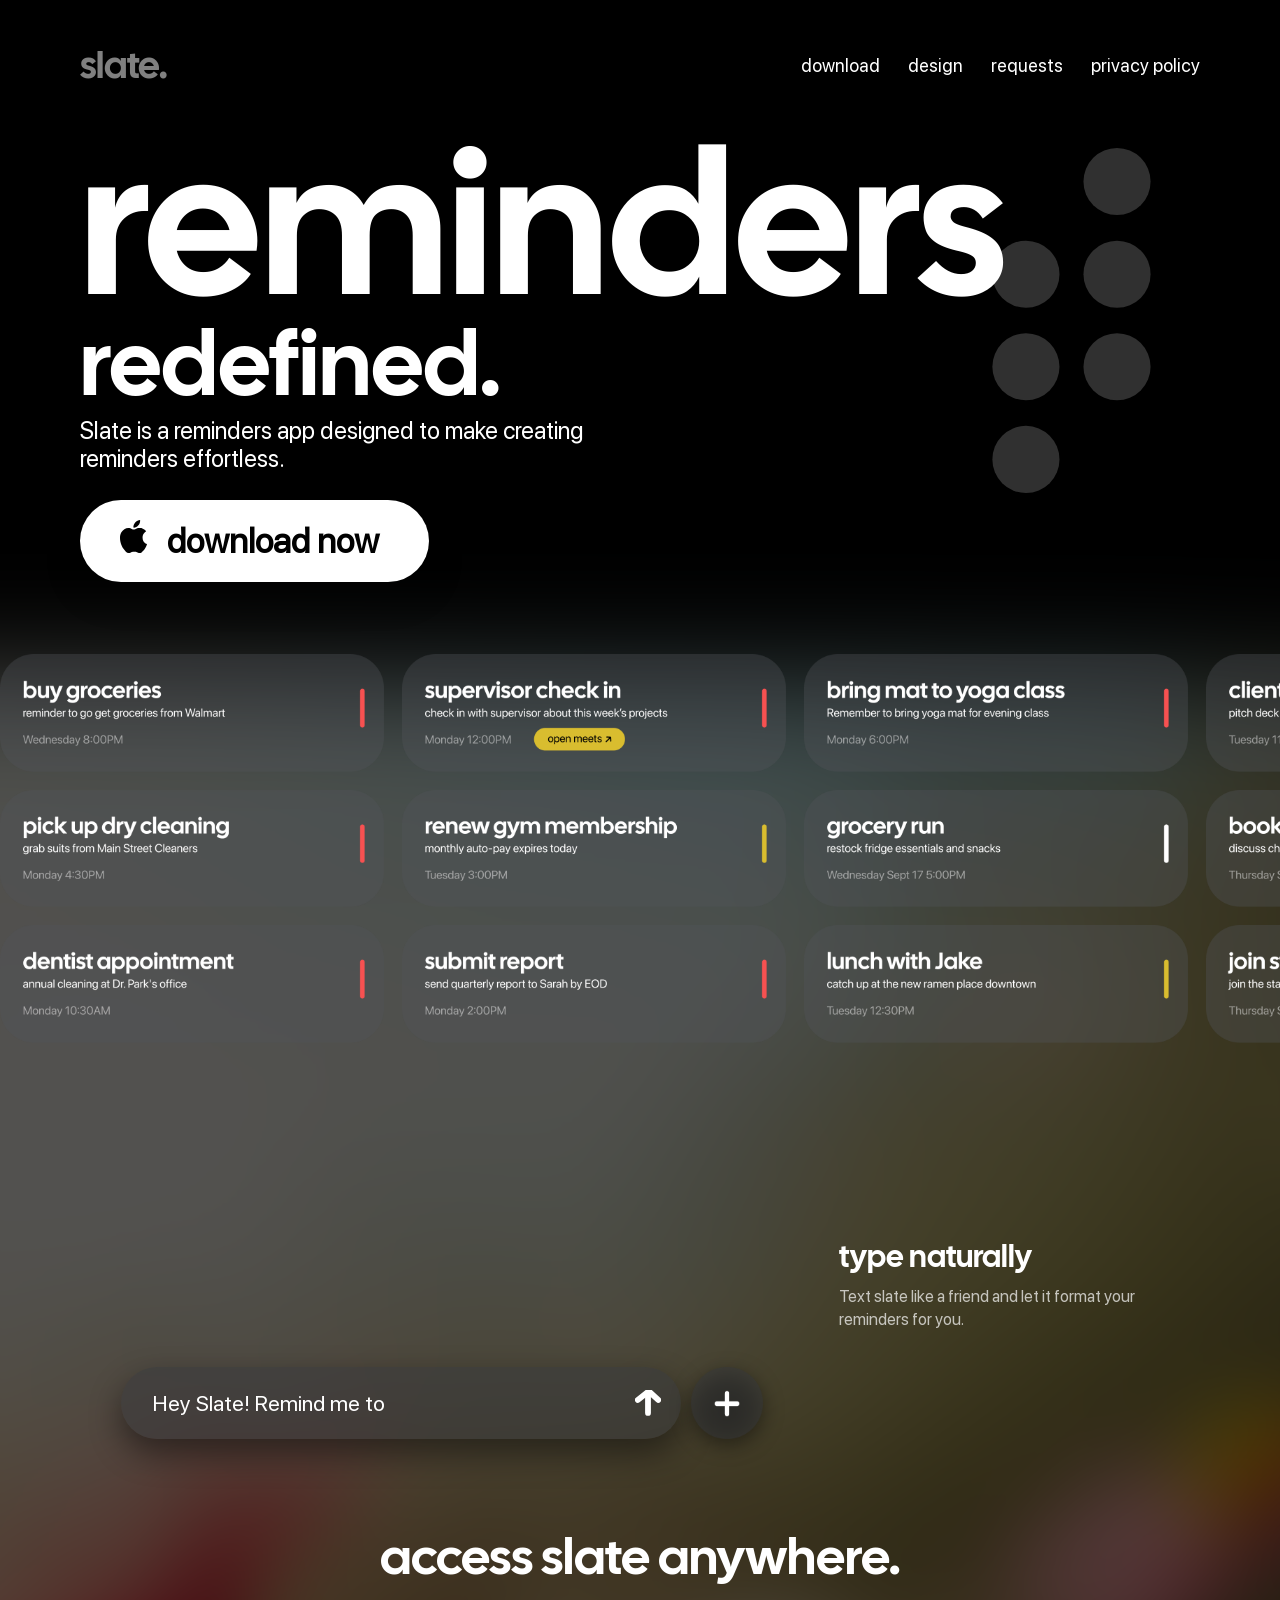
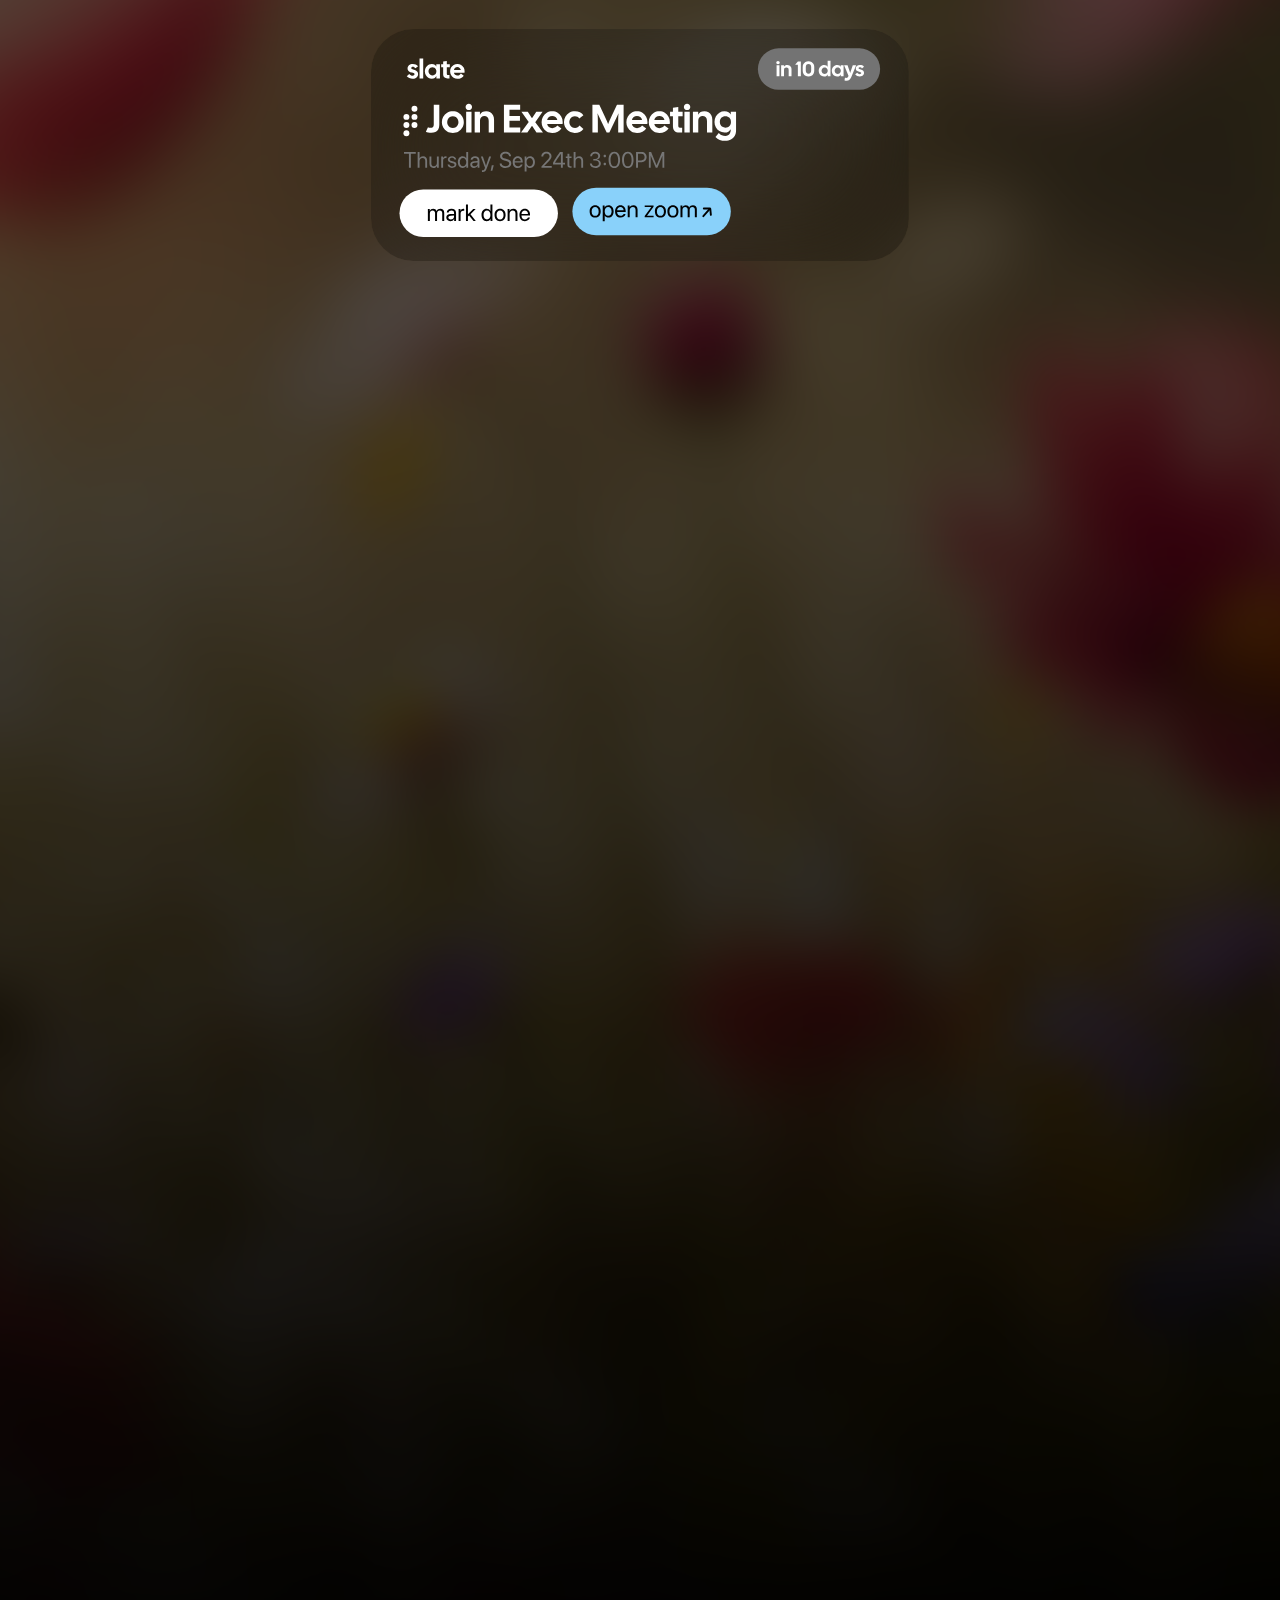
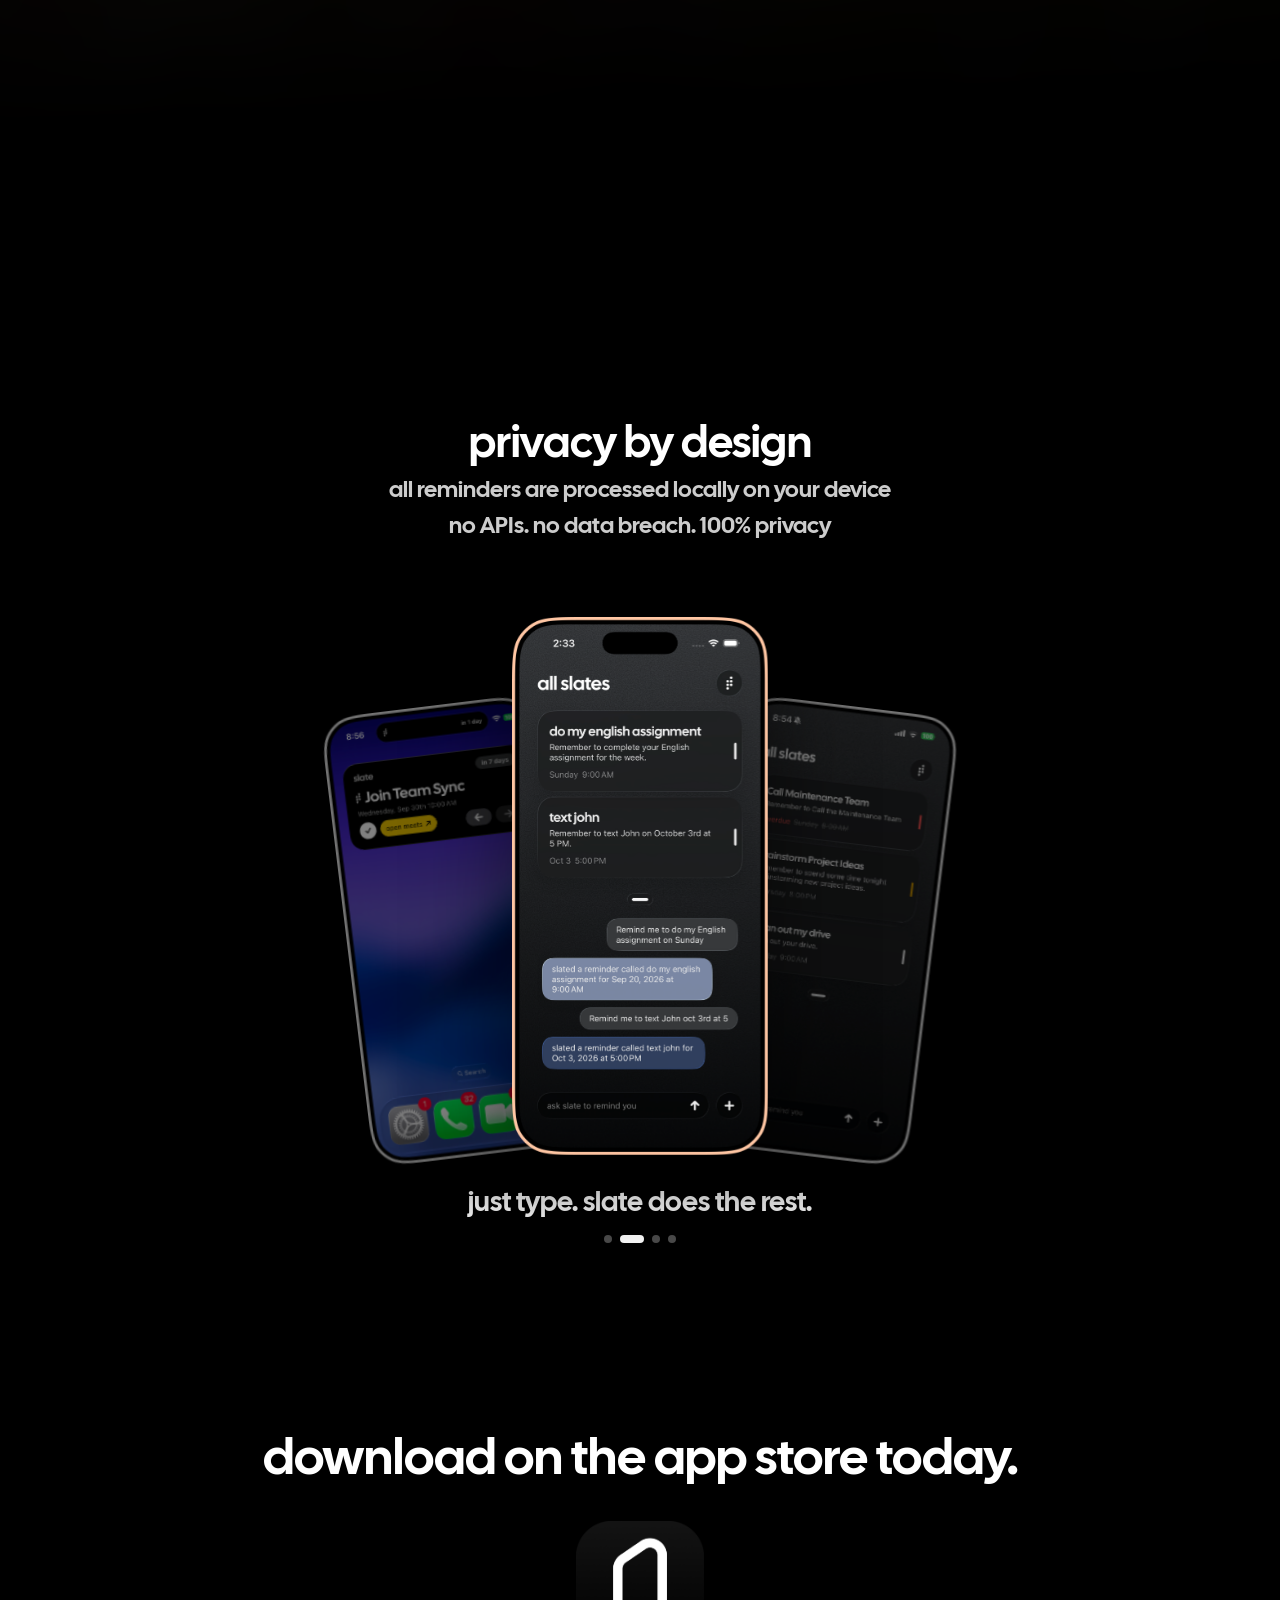
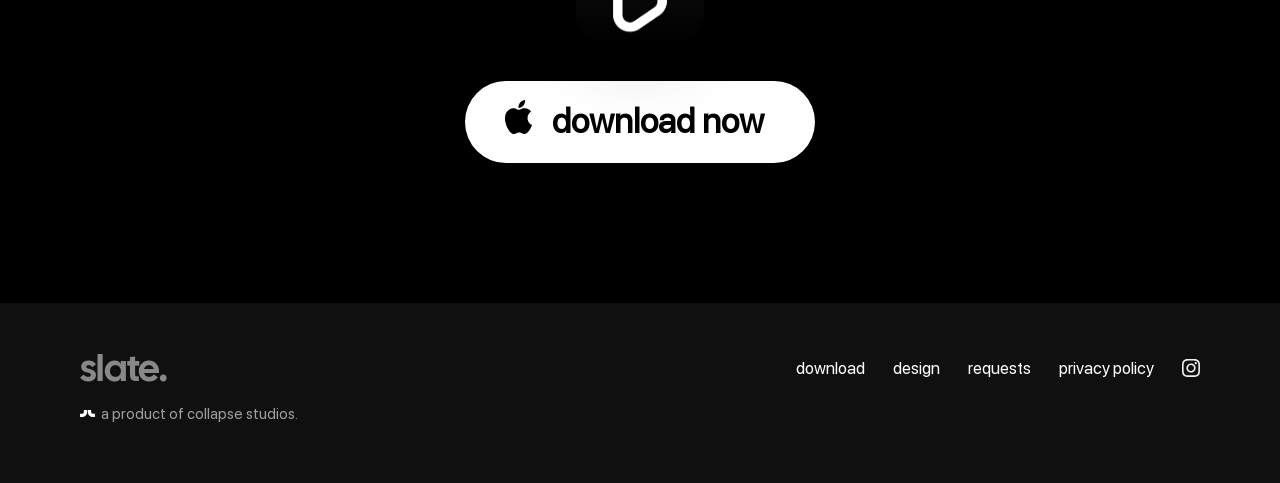
==== commit 9716d4cf: "Link navbar download to App Store and scale hero dot icon Co-Authored-By: Claude Opus 5.5 <noreply@a" ====
--- a/home.html
+++ b/home.html
@@ -33,12 +33,13 @@
 		}
 
 		.home-title::before {
+			--dot-width: clamp(116px, 28.4vw, 400px);
 			content: '';
 			position: absolute;
 			top: 8%;
-			left: calc(100% - 128px);
+			left: calc(100% - var(--dot-width) * .32);
 			z-index: 0;
-			width: 400px;
+			width: var(--dot-width);
 			height: clamp(110px, 27vw, 380px);
 			background: url('assets/slateDotIcon.svg') center / 100% 100% no-repeat;
 			pointer-events: none;
@@ -81,6 +82,8 @@
 
 		.hero-wrapper {
 			position: relative;
+			/* clip, not hidden, so the sticky widget carousel keeps working */
+			overflow-x: clip;
 		}
 
 		.hero-bg-clip {
@@ -748,7 +751,7 @@
 			<span class="site-menu-bar"></span>
 		</button>
 		<div class="site-links" id="site-links">
-			<a href="#download">download</a>
+			<a href="https://apps.apple.com/us/app/slate-reminders/id6813649205">download</a>
 			<a href="design.html">design</a>
 			<a href="#requests">requests</a>
 			<a href="privacy-policy.html">privacy policy</a>
